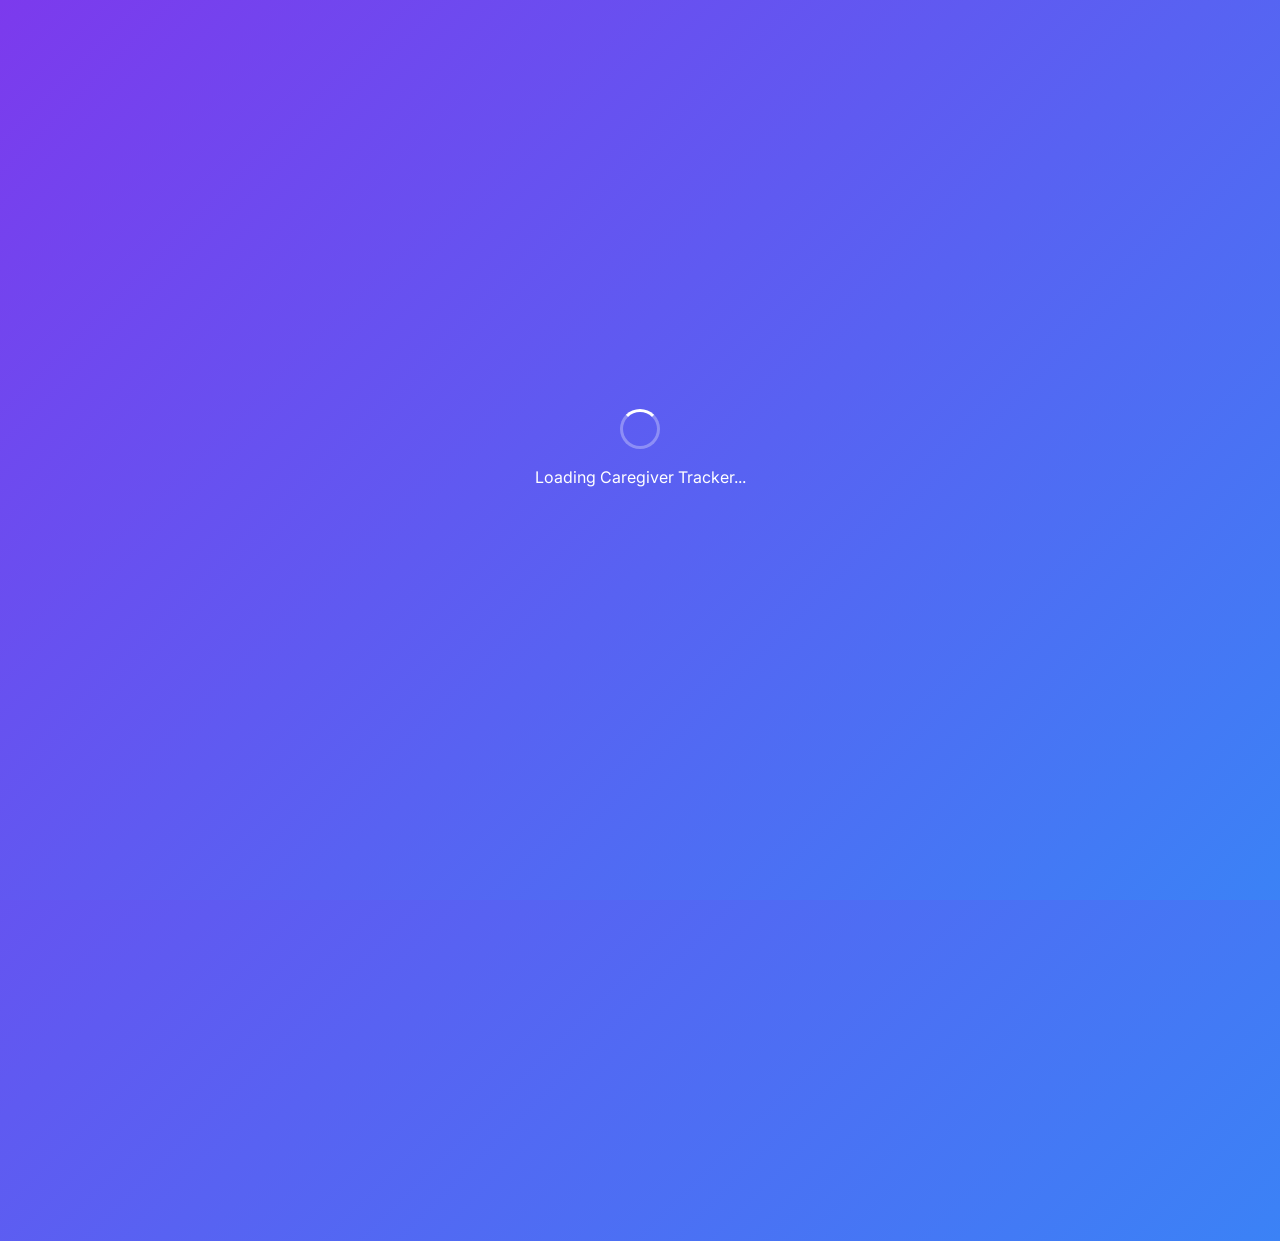
==== index.html @ 6eb34c5b "Initial commit: Caregiver Time Tracker with Google Sheets integration" ====
<!DOCTYPE html>
<html lang="en">
<head>
    <meta charset="UTF-8">
    <meta name="viewport" content="width=device-width, initial-scale=1.0">
    <meta name="theme-color" content="#7c3aed">
    <title>Caregiver Time Tracker | 护工时间追踪</title>
    
    <!-- PWA Meta Tags -->
    <meta name="description" content="Family Dashboard for tracking caregiver work hours">
    <meta name="apple-mobile-web-app-capable" content="yes">
    <meta name="apple-mobile-web-app-status-bar-style" content="default">
    <meta name="apple-mobile-web-app-title" content="Caregiver Tracker">
    
    <!-- Favicon -->
    <link rel="icon" type="image/svg+xml" href="data:image/svg+xml,<svg xmlns='http://www.w3.org/2000/svg' viewBox='0 0 100 100'><text y='.9em' font-size='90'>👩‍⚕️</text></svg>">
    
    <!-- Manifest for PWA -->
    <link rel="manifest" href="manifest.json">
    
    <!-- Stylesheets -->
    <link rel="stylesheet" href="styles.css">
    
    <!-- Google Fonts -->
    <link href="https://fonts.googleapis.com/css2?family=Inter:wght@300;400;500;600;700&display=swap" rel="stylesheet">
</head>
<body>
    <!-- Loading Screen -->
    <div id="loadingScreen" class="loading-screen">
        <div class="loader">
            <div class="spinner"></div>
            <p>Loading Caregiver Tracker...</p>
        </div>
    </div>

    <!-- Main App Container -->
    <div id="app" class="app-container">
        <!-- Header -->
        <header class="header">
            <h1 class="title">Caregiver Time Tracker<br><span class="subtitle">护工时间追踪</span></h1>
            <p class="dashboard-title">Family Dashboard | 家庭管理面板</p>
            <div class="current-time" id="currentTime"></div>
            
            <!-- Sync Status -->
            <div class="sync-status" id="syncStatus">
                <div class="sync-indicator" id="syncIndicator"></div>
                <span id="syncText">Synced</span>
            </div>
        </header>

        <!-- Admin Controls -->
        <div class="admin-controls">
            <button class="btn btn-secondary" id="manageCaregivers">
                <span>Manage Caregivers</span>
                <span class="btn-text-cn">管理护工</span>
            </button>
            <button class="btn btn-secondary" id="generateReport">
                <span>Generate Report</span>
                <span class="btn-text-cn">生成报告</span>
            </button>
            <button class="btn btn-secondary" id="setupGoogleSheets">
                <span>Setup Google Sheets</span>
                <span class="btn-text-cn">设置表格</span>
            </button>
        </div>

        <!-- Caregiver Selection -->
        <div class="caregiver-selector" id="caregiverSelector">
            <label for="caregiverSelect">Select Caregiver | 选择护工:</label>
            <select id="caregiverSelect" class="caregiver-select">
                <option value="maria">Maria Chen | 陈玛丽亚</option>
            </select>
            <button class="btn btn-small" id="addCaregiverBtn">+ Add New</button>
        </div>

        <!-- Main Dashboard -->
        <main class="main-content">
            <!-- Caregiver Card -->
            <div class="caregiver-card" id="caregiverCard">
                <div class="caregiver-info">
                    <h2 class="caregiver-name" id="caregiverName">Maria Chen | 陈玛丽亚</h2>
                    <div class="status-badge" id="statusBadge">
                        <span class="status-text" id="statusText">Clocked Out | 已下班</span>
                    </div>
                </div>

                <!-- Clock Controls -->
                <div class="clock-controls">
                    <button class="btn btn-success" id="clockInBtn">
                        <span>Clock In</span>
                        <span class="btn-text-cn">上班打卡</span>
                    </button>
                    <button class="btn btn-danger" id="clockOutBtn" disabled>
                        <span>Clock Out</span>
                        <span class="btn-text-cn">下班打卡</span>
                    </button>
                </div>

                <!-- Edit Time Button -->
                <button class="btn btn-warning" id="editTimeBtn">
                    <span>Edit Time | 编辑时间</span>
                </button>

                <!-- Time Display -->
                <div class="time-display">
                    <div class="time-stat">
                        <div class="time-value" id="hoursWorked">0.0</div>
                        <div class="time-label">
                            <span>Hours Worked</span>
                            <span class="label-cn">已工作小时</span>
                        </div>
                    </div>
                    <div class="time-stat">
                        <div class="time-value" id="hoursRemaining">160.0</div>
                        <div class="time-label">
                            <span>Hours Remaining</span>
                            <span class="label-cn">剩余小时</span>
                        </div>
                    </div>
                </div>

                <!-- Live Timer (when clocked in) -->
                <div class="live-timer" id="liveTimer" style="display: none;">
                    <div class="timer-display">
                        <span id="currentSessionTime">00:00:00</span>
                        <div class="timer-label">Current Session | 当前工作时间</div>
                    </div>
                </div>
            </div>

            <!-- View Time Logs Button -->
            <button class="btn btn-primary view-logs-btn" id="viewLogsBtn">
                <span>View Time Logs | 查看时间记录</span>
            </button>
        </main>
    </div>

    <!-- Modals -->
    <!-- Caregiver Management Modal -->
    <div class="modal" id="caregiverModal">
        <div class="modal-content">
            <div class="modal-header">
                <h3>Manage Caregivers | 管理护工</h3>
                <button class="close-btn" id="closeCaregiverModal">&times;</button>
            </div>
            <div class="modal-body">
                <form id="caregiverForm">
                    <div class="form-group">
                        <label for="caregiverNameInput">Name | 姓名:</label>
                        <input type="text" id="caregiverNameInput" required>
                    </div>
                    <div class="form-group">
                        <label for="caregiverNameCn">Chinese Name | 中文姓名:</label>
                        <input type="text" id="caregiverNameCn">
                    </div>
                    <div class="form-group">
                        <label for="monthlyHours">Monthly Hours | 月工作时间:</label>
                        <input type="number" id="monthlyHours" value="160" min="1">
                    </div>
                    <button type="submit" class="btn btn-primary">Add Caregiver | 添加护工</button>
                </form>
                <div class="caregiver-list" id="caregiverList"></div>
            </div>
        </div>
    </div>

    <!-- Time Edit Modal -->
    <div class="modal" id="timeEditModal">
        <div class="modal-content">
            <div class="modal-header">
                <h3>Edit Time | 编辑时间</h3>
                <button class="close-btn" id="closeTimeEditModal">&times;</button>
            </div>
            <div class="modal-body">
                <form id="timeEditForm">
                    <div class="form-group">
                        <label for="editDate">Date | 日期:</label>
                        <input type="date" id="editDate" required>
                    </div>
                    <div class="form-group">
                        <label for="editClockIn">Clock In Time | 上班时间:</label>
                        <input type="time" id="editClockIn" required>
                    </div>
                    <div class="form-group">
                        <label for="editClockOut">Clock Out Time | 下班时间:</label>
                        <input type="time" id="editClockOut" required>
                    </div>
                    <div class="form-group">
                        <label for="editNotes">Notes | 备注:</label>
                        <textarea id="editNotes" rows="3"></textarea>
                    </div>
                    <button type="submit" class="btn btn-primary">Save Changes | 保存修改</button>
                </form>
            </div>
        </div>
    </div>

    <!-- Time Logs Modal -->
    <div class="modal" id="timeLogsModal">
        <div class="modal-content modal-large">
            <div class="modal-header">
                <h3>Time Logs | 时间记录</h3>
                <button class="close-btn" id="closeTimeLogsModal">&times;</button>
            </div>
            <div class="modal-body">
                <div class="logs-controls">
                    <input type="date" id="logDateFrom" class="form-control">
                    <span>to</span>
                    <input type="date" id="logDateTo" class="form-control">
                    <button class="btn btn-small" id="filterLogs">Filter | 筛选</button>
                    <button class="btn btn-small" id="exportLogs">Export | 导出</button>
                </div>
                <div class="logs-container" id="logsContainer">
                    <!-- Time logs will be populated here -->
                </div>
            </div>
        </div>
    </div>

    <!-- Google Sheets Setup Modal -->
    <div class="modal" id="googleSheetsModal">
        <div class="modal-content">
            <div class="modal-header">
                <h3>Google Sheets Setup | 谷歌表格设置</h3>
                <button class="close-btn" id="closeGoogleSheetsModal">&times;</button>
            </div>
            <div class="modal-body">
                <div class="setup-steps">
                    <div class="step">
                        <h4>Step 1: Create Google Sheets API Key</h4>
                        <p>Visit <a href="https://console.developers.google.com" target="_blank">Google Developers Console</a> and create an API key for Google Sheets API.</p>
                    </div>
                    <div class="step">
                        <h4>Step 2: Enter API Configuration</h4>
                        <form id="googleSheetsForm">
                            <div class="form-group">
                                <label for="apiKey">API Key:</label>
                                <input type="password" id="apiKey" required>
                            </div>
                            <div class="form-group">
                                <label for="spreadsheetId">Spreadsheet ID:</label>
                                <input type="text" id="spreadsheetId" placeholder="Found in the URL of your Google Sheet">
                            </div>
                            <button type="submit" class="btn btn-primary">Test Connection | 测试连接</button>
                        </form>
                    </div>
                </div>
                <div class="connection-status" id="connectionStatus"></div>
            </div>
        </div>
    </div>

    <!-- Notification Container -->
    <div class="notifications" id="notifications"></div>

    <!-- Scripts -->
    <script>
        // Simple error handler for debugging
        window.addEventListener('error', function(e) {
            console.error('Global error:', e.error);
            document.getElementById('loadingScreen').style.display = 'none';
            document.getElementById('app').style.display = 'block';
            document.getElementById('app').innerHTML = '<div style="padding: 20px; text-align: center; color: white;"><h2>Error Loading App</h2><p>Error: ' + e.message + '</p><p>Check browser console for details</p></div>';
        });
        
        // Fallback timer to hide loading screen
        setTimeout(function() {
            const loadingScreen = document.getElementById('loadingScreen');
            const app = document.getElementById('app');
            if (loadingScreen && loadingScreen.style.display !== 'none') {
                console.warn('App took too long to load, showing fallback');
                loadingScreen.style.display = 'none';
                app.classList.add('loaded');
            }
        }, 5000);
    </script>
    
    <script src="config.js"></script>
    <script src="storage.js"></script>
    <script src="googleSheets.js"></script>
    <script src="app.js"></script>
    
    <!-- Service Worker Registration -->
    <script>
        if ('serviceWorker' in navigator) {
            window.addEventListener('load', () => {
                navigator.serviceWorker.register('sw.js')
                    .then(registration => console.log('SW registered'))
                    .catch(error => console.log('SW registration failed'));
            });
        }
    </script>
</body>
</html>
---- styles.css ----
/* Reset and Base Styles */
* {
    margin: 0;
    padding: 0;
    box-sizing: border-box;
}

:root {
    /* Color Palette */
    --primary-purple: #7c3aed;
    --primary-blue: #3b82f6;
    --light-blue: #60a5fa;
    --success-green: #10b981;
    --warning-yellow: #f59e0b;
    --danger-red: #ef4444;
    --light-red: #fca5a5;
    --white: #ffffff;
    --light-gray: #f8fafc;
    --medium-gray: #64748b;
    --dark-gray: #334155;
    
    /* Gradients */
    --bg-gradient: linear-gradient(135deg, #7c3aed 0%, #3b82f6 100%);
    --card-gradient: linear-gradient(145deg, #ffffff 0%, #f8fafc 100%);
    
    /* Shadows */
    --shadow-sm: 0 1px 2px 0 rgb(0 0 0 / 0.05);
    --shadow-md: 0 4px 6px -1px rgb(0 0 0 / 0.1), 0 2px 4px -2px rgb(0 0 0 / 0.1);
    --shadow-lg: 0 10px 15px -3px rgb(0 0 0 / 0.1), 0 4px 6px -4px rgb(0 0 0 / 0.1);
    --shadow-xl: 0 20px 25px -5px rgb(0 0 0 / 0.1), 0 8px 10px -6px rgb(0 0 0 / 0.1);
    
    /* Typography */
    --font-family: 'Inter', -apple-system, BlinkMacSystemFont, 'Segoe UI', sans-serif;
    --font-size-sm: 0.875rem;
    --font-size-base: 1rem;
    --font-size-lg: 1.125rem;
    --font-size-xl: 1.25rem;
    --font-size-2xl: 1.5rem;
    --font-size-3xl: 1.875rem;
    
    /* Spacing */
    --spacing-xs: 0.25rem;
    --spacing-sm: 0.5rem;
    --spacing-md: 1rem;
    --spacing-lg: 1.5rem;
    --spacing-xl: 2rem;
    --spacing-2xl: 3rem;
    
    /* Border Radius */
    --radius-sm: 0.375rem;
    --radius-md: 0.5rem;
    --radius-lg: 0.75rem;
    --radius-xl: 1rem;
    
    /* Transitions */
    --transition-fast: 150ms ease-in-out;
    --transition-normal: 300ms ease-in-out;
    --transition-slow: 500ms ease-in-out;
}

body {
    font-family: var(--font-family);
    background: var(--bg-gradient);
    min-height: 100vh;
    color: var(--dark-gray);
    line-height: 1.6;
}

/* Loading Screen */
.loading-screen {
    position: fixed;
    top: 0;
    left: 0;
    width: 100%;
    height: 100%;
    background: var(--bg-gradient);
    display: flex;
    align-items: center;
    justify-content: center;
    z-index: 10000;
    transition: opacity var(--transition-normal);
}

.loader {
    text-align: center;
    color: var(--white);
}

.spinner {
    width: 40px;
    height: 40px;
    border: 3px solid rgba(255, 255, 255, 0.3);
    border-radius: 50%;
    border-top-color: var(--white);
    animation: spin 1s ease-in-out infinite;
    margin: 0 auto var(--spacing-md);
}

@keyframes spin {
    to { transform: rotate(360deg); }
}

/* App Container */
.app-container {
    max-width: 600px;
    margin: 0 auto;
    padding: var(--spacing-lg);
    min-height: 100vh;
    opacity: 0;
    transition: opacity var(--transition-normal);
}

.app-container.loaded {
    opacity: 1;
}

/* Header */
.header {
    text-align: center;
    margin-bottom: var(--spacing-2xl);
    color: var(--white);
}

.title {
    font-size: var(--font-size-3xl);
    font-weight: 700;
    margin-bottom: var(--spacing-sm);
    text-shadow: 0 2px 4px rgba(0, 0, 0, 0.1);
}

.subtitle {
    font-size: var(--font-size-xl);
    font-weight: 400;
    opacity: 0.9;
}

.dashboard-title {
    font-size: var(--font-size-lg);
    margin-bottom: var(--spacing-lg);
    opacity: 0.8;
}

.current-time {
    font-size: var(--font-size-lg);
    font-weight: 500;
    margin-bottom: var(--spacing-md);
    opacity: 0.9;
}

/* Sync Status */
.sync-status {
    display: flex;
    align-items: center;
    justify-content: center;
    gap: var(--spacing-sm);
    font-size: var(--font-size-sm);
    opacity: 0.8;
}

.sync-indicator {
    width: 8px;
    height: 8px;
    border-radius: 50%;
    background: var(--success-green);
    transition: background-color var(--transition-fast);
}

.sync-indicator.syncing {
    background: var(--warning-yellow);
    animation: pulse 2s infinite;
}

.sync-indicator.error {
    background: var(--danger-red);
}

.sync-indicator.offline {
    background: var(--medium-gray);
}

@keyframes pulse {
    0%, 100% { opacity: 1; }
    50% { opacity: 0.5; }
}

/* Admin Controls */
.admin-controls {
    display: grid;
    grid-template-columns: repeat(auto-fit, minmax(150px, 1fr));
    gap: var(--spacing-md);
    margin-bottom: var(--spacing-xl);
}

/* Caregiver Selector */
.caregiver-selector {
    background: rgba(255, 255, 255, 0.95);
    padding: var(--spacing-lg);
    border-radius: var(--radius-lg);
    margin-bottom: var(--spacing-xl);
    box-shadow: var(--shadow-md);
    display: flex;
    align-items: center;
    gap: var(--spacing-md);
    flex-wrap: wrap;
}

.caregiver-selector label {
    font-weight: 500;
    color: var(--dark-gray);
    white-space: nowrap;
}

.caregiver-select {
    flex: 1;
    min-width: 200px;
    padding: var(--spacing-sm) var(--spacing-md);
    border: 2px solid #e2e8f0;
    border-radius: var(--radius-md);
    font-size: var(--font-size-base);
    transition: border-color var(--transition-fast);
}

.caregiver-select:focus {
    outline: none;
    border-color: var(--primary-blue);
    box-shadow: 0 0 0 3px rgba(59, 130, 246, 0.1);
}

/* Buttons */
.btn {
    display: inline-flex;
    align-items: center;
    justify-content: center;
    gap: var(--spacing-sm);
    padding: var(--spacing-md) var(--spacing-lg);
    border: none;
    border-radius: var(--radius-md);
    font-size: var(--font-size-base);
    font-weight: 500;
    cursor: pointer;
    transition: all var(--transition-fast);
    text-decoration: none;
    min-height: 44px;
    position: relative;
    overflow: hidden;
}

.btn:disabled {
    opacity: 0.6;
    cursor: not-allowed;
    transform: none !important;
}

.btn:not(:disabled):hover {
    transform: translateY(-1px);
    box-shadow: var(--shadow-lg);
}

.btn:not(:disabled):active {
    transform: translateY(0);
}

.btn-primary {
    background: var(--primary-blue);
    color: var(--white);
}

.btn-secondary {
    background: rgba(255, 255, 255, 0.9);
    color: var(--dark-gray);
    border: 2px solid rgba(255, 255, 255, 0.3);
}

.btn-success {
    background: var(--success-green);
    color: var(--white);
}

.btn-warning {
    background: var(--warning-yellow);
    color: var(--white);
}

.btn-danger {
    background: var(--danger-red);
    color: var(--white);
}

.btn-small {
    padding: var(--spacing-sm) var(--spacing-md);
    font-size: var(--font-size-sm);
    min-height: 36px;
}

.btn-text-cn {
    font-size: var(--font-size-sm);
    opacity: 0.9;
}

/* Caregiver Card */
.caregiver-card {
    background: var(--card-gradient);
    border-radius: var(--radius-xl);
    padding: var(--spacing-2xl);
    box-shadow: var(--shadow-xl);
    margin-bottom: var(--spacing-xl);
    text-align: center;
}

.caregiver-info {
    margin-bottom: var(--spacing-xl);
}

.caregiver-name {
    font-size: var(--font-size-2xl);
    font-weight: 600;
    margin-bottom: var(--spacing-md);
    color: var(--dark-gray);
}

.status-badge {
    display: inline-flex;
    align-items: center;
    justify-content: center;
    padding: var(--spacing-sm) var(--spacing-lg);
    border-radius: var(--radius-lg);
    background: var(--light-red);
    color: var(--danger-red);
    font-weight: 500;
    transition: all var(--transition-fast);
}

.status-badge.clocked-in {
    background: #dcfce7;
    color: var(--success-green);
}

/* Clock Controls */
.clock-controls {
    display: grid;
    grid-template-columns: 1fr 1fr;
    gap: var(--spacing-md);
    margin-bottom: var(--spacing-xl);
}

/* Time Display */
.time-display {
    display: grid;
    grid-template-columns: 1fr 1fr;
    gap: var(--spacing-lg);
    margin: var(--spacing-xl) 0;
    padding: var(--spacing-lg);
    background: rgba(59, 130, 246, 0.1);
    border-radius: var(--radius-lg);
}

.time-stat {
    text-align: center;
}

.time-value {
    font-size: var(--font-size-3xl);
    font-weight: 700;
    color: var(--primary-blue);
    margin-bottom: var(--spacing-sm);
}

.time-label {
    font-size: var(--font-size-sm);
    color: var(--medium-gray);
}

.label-cn {
    display: block;
    font-size: 0.75rem;
    opacity: 0.8;
}

/* Live Timer */
.live-timer {
    margin: var(--spacing-lg) 0;
    padding: var(--spacing-lg);
    background: linear-gradient(135deg, #10b981, #059669);
    border-radius: var(--radius-lg);
    color: var(--white);
}

.timer-display {
    text-align: center;
}

.timer-display span {
    font-size: var(--font-size-3xl);
    font-weight: 700;
    font-family: 'Courier New', monospace;
}

.timer-label {
    font-size: var(--font-size-sm);
    opacity: 0.9;
    margin-top: var(--spacing-sm);
}

/* View Logs Button */
.view-logs-btn {
    width: 100%;
    padding: var(--spacing-lg);
    font-size: var(--font-size-lg);
    background: linear-gradient(135deg, var(--primary-purple), var(--primary-blue));
    color: var(--white);
}

/* Modals */
.modal {
    position: fixed;
    top: 0;
    left: 0;
    width: 100%;
    height: 100%;
    background: rgba(0, 0, 0, 0.5);
    display: none;
    align-items: center;
    justify-content: center;
    z-index: 1000;
    padding: var(--spacing-lg);
}

.modal.show {
    display: flex;
    animation: fadeIn var(--transition-fast);
}

.modal-content {
    background: var(--white);
    border-radius: var(--radius-lg);
    max-width: 500px;
    width: 100%;
    max-height: 90vh;
    overflow-y: auto;
    animation: slideIn var(--transition-normal);
}

.modal-large {
    max-width: 800px;
}

.modal-header {
    display: flex;
    align-items: center;
    justify-content: space-between;
    padding: var(--spacing-lg);
    border-bottom: 1px solid #e2e8f0;
}

.modal-header h3 {
    margin: 0;
    color: var(--dark-gray);
}

.close-btn {
    background: none;
    border: none;
    font-size: var(--font-size-xl);
    cursor: pointer;
    color: var(--medium-gray);
    padding: var(--spacing-sm);
    border-radius: var(--radius-sm);
    transition: all var(--transition-fast);
}

.close-btn:hover {
    background: #f1f5f9;
    color: var(--dark-gray);
}

.modal-body {
    padding: var(--spacing-lg);
}

@keyframes fadeIn {
    from { opacity: 0; }
    to { opacity: 1; }
}

@keyframes slideIn {
    from {
        opacity: 0;
        transform: translateY(-20px);
    }
    to {
        opacity: 1;
        transform: translateY(0);
    }
}

/* Form Styles */
.form-group {
    margin-bottom: var(--spacing-lg);
}

.form-group label {
    display: block;
    margin-bottom: var(--spacing-sm);
    font-weight: 500;
    color: var(--dark-gray);
}

.form-control,
input[type="text"],
input[type="email"],
input[type="password"],
input[type="number"],
input[type="date"],
input[type="time"],
select,
textarea {
    width: 100%;
    padding: var(--spacing-md);
    border: 2px solid #e2e8f0;
    border-radius: var(--radius-md);
    font-size: var(--font-size-base);
    transition: border-color var(--transition-fast);
}

.form-control:focus,
input:focus,
select:focus,
textarea:focus {
    outline: none;
    border-color: var(--primary-blue);
    box-shadow: 0 0 0 3px rgba(59, 130, 246, 0.1);
}

textarea {
    resize: vertical;
    min-height: 80px;
}

/* Logs Styles */
.logs-controls {
    display: flex;
    align-items: center;
    gap: var(--spacing-md);
    margin-bottom: var(--spacing-lg);
    flex-wrap: wrap;
}

.logs-container {
    max-height: 400px;
    overflow-y: auto;
    border: 1px solid #e2e8f0;
    border-radius: var(--radius-md);
}

.log-entry {
    display: grid;
    grid-template-columns: auto 1fr auto auto;
    gap: var(--spacing-md);
    padding: var(--spacing-md);
    border-bottom: 1px solid #f1f5f9;
    align-items: center;
    font-size: var(--font-size-sm);
}

.log-entry:last-child {
    border-bottom: none;
}

.log-entry:hover {
    background: #f8fafc;
}

.log-date {
    font-weight: 500;
    color: var(--dark-gray);
}

.log-times {
    color: var(--medium-gray);
}

.log-duration {
    font-weight: 600;
    color: var(--primary-blue);
}

.log-actions {
    display: flex;
    gap: var(--spacing-xs);
}

.log-action-btn {
    padding: var(--spacing-xs) var(--spacing-sm);
    border: none;
    background: none;
    color: var(--primary-blue);
    cursor: pointer;
    border-radius: var(--radius-sm);
    transition: all var(--transition-fast);
    font-size: 0.75rem;
}

.log-action-btn:hover {
    background: rgba(59, 130, 246, 0.1);
}

/* Setup Steps */
.setup-steps {
    margin-bottom: var(--spacing-lg);
}

.step {
    margin-bottom: var(--spacing-lg);
    padding: var(--spacing-lg);
    border: 1px solid #e2e8f0;
    border-radius: var(--radius-md);
}

.step h4 {
    margin-bottom: var(--spacing-md);
    color: var(--dark-gray);
}

.step p {
    margin-bottom: var(--spacing-md);
    color: var(--medium-gray);
}

.step a {
    color: var(--primary-blue);
    text-decoration: none;
}

.step a:hover {
    text-decoration: underline;
}

/* Connection Status */
.connection-status {
    padding: var(--spacing-md);
    border-radius: var(--radius-md);
    margin-top: var(--spacing-md);
    text-align: center;
}

.connection-status.success {
    background: #dcfce7;
    color: var(--success-green);
}

.connection-status.error {
    background: #fecaca;
    color: var(--danger-red);
}

/* Notifications */
.notifications {
    position: fixed;
    top: var(--spacing-lg);
    right: var(--spacing-lg);
    z-index: 10000;
    display: flex;
    flex-direction: column;
    gap: var(--spacing-md);
}

.notification {
    background: var(--white);
    border-radius: var(--radius-md);
    padding: var(--spacing-lg);
    box-shadow: var(--shadow-lg);
    border-left: 4px solid var(--primary-blue);
    max-width: 400px;
    animation: slideInFromRight var(--transition-normal);
}

.notification.success {
    border-left-color: var(--success-green);
}

.notification.error {
    border-left-color: var(--danger-red);
}

.notification.warning {
    border-left-color: var(--warning-yellow);
}

@keyframes slideInFromRight {
    from {
        opacity: 0;
        transform: translateX(100%);
    }
    to {
        opacity: 1;
        transform: translateX(0);
    }
}

/* Caregiver List */
.caregiver-list {
    margin-top: var(--spacing-lg);
}

.caregiver-item {
    display: flex;
    align-items: center;
    justify-content: space-between;
    padding: var(--spacing-md);
    border: 1px solid #e2e8f0;
    border-radius: var(--radius-md);
    margin-bottom: var(--spacing-sm);
}

.caregiver-item:hover {
    background: #f8fafc;
}

.caregiver-details h4 {
    margin: 0 0 var(--spacing-xs) 0;
    color: var(--dark-gray);
}

.caregiver-details p {
    margin: 0;
    font-size: var(--font-size-sm);
    color: var(--medium-gray);
}

/* Responsive Design */
@media (max-width: 768px) {
    .app-container {
        padding: var(--spacing-md);
    }
    
    .title {
        font-size: var(--font-size-2xl);
    }
    
    .caregiver-card {
        padding: var(--spacing-lg);
    }
    
    .clock-controls {
        grid-template-columns: 1fr;
    }
    
    .time-display {
        grid-template-columns: 1fr;
        text-align: center;
    }
    
    .admin-controls {
        grid-template-columns: 1fr;
    }
    
    .caregiver-selector {
        flex-direction: column;
        align-items: stretch;
    }
    
    .caregiver-selector label {
        align-self: flex-start;
    }
    
    .logs-controls {
        flex-direction: column;
        align-items: stretch;
    }
    
    .modal-content {
        margin: var(--spacing-md);
        max-width: calc(100% - 2rem);
    }
    
    .log-entry {
        grid-template-columns: 1fr;
        gap: var(--spacing-sm);
        text-align: left;
    }
    
    .notifications {
        left: var(--spacing-md);
        right: var(--spacing-md);
    }
    
    .notification {
        max-width: none;
    }
}

@media (max-width: 480px) {
    .app-container {
        padding: var(--spacing-sm);
    }
    
    .header {
        margin-bottom: var(--spacing-lg);
    }
    
    .btn {
        padding: var(--spacing-md);
        font-size: var(--font-size-sm);
    }
    
    .time-value {
        font-size: var(--font-size-2xl);
    }
}

/* Print Styles */
@media print {
    body {
        background: white;
        color: black;
    }
    
    .header,
    .admin-controls,
    .clock-controls,
    .view-logs-btn,
    .btn {
        display: none;
    }
    
    .caregiver-card {
        background: white;
        box-shadow: none;
        border: 1px solid #ccc;
    }
}

/* High Contrast Mode */
@media (prefers-contrast: high) {
    :root {
        --primary-purple: #5a1a8b;
        --primary-blue: #1e40af;
        --success-green: #047857;
        --warning-yellow: #d97706;
        --danger-red: #dc2626;
        --medium-gray: #374151;
        --dark-gray: #111827;
    }
}

/* Reduced Motion */
@media (prefers-reduced-motion: reduce) {
    * {
        animation-duration: 0.01ms !important;
        animation-iteration-count: 1 !important;
        transition-duration: 0.01ms !important;
    }
}
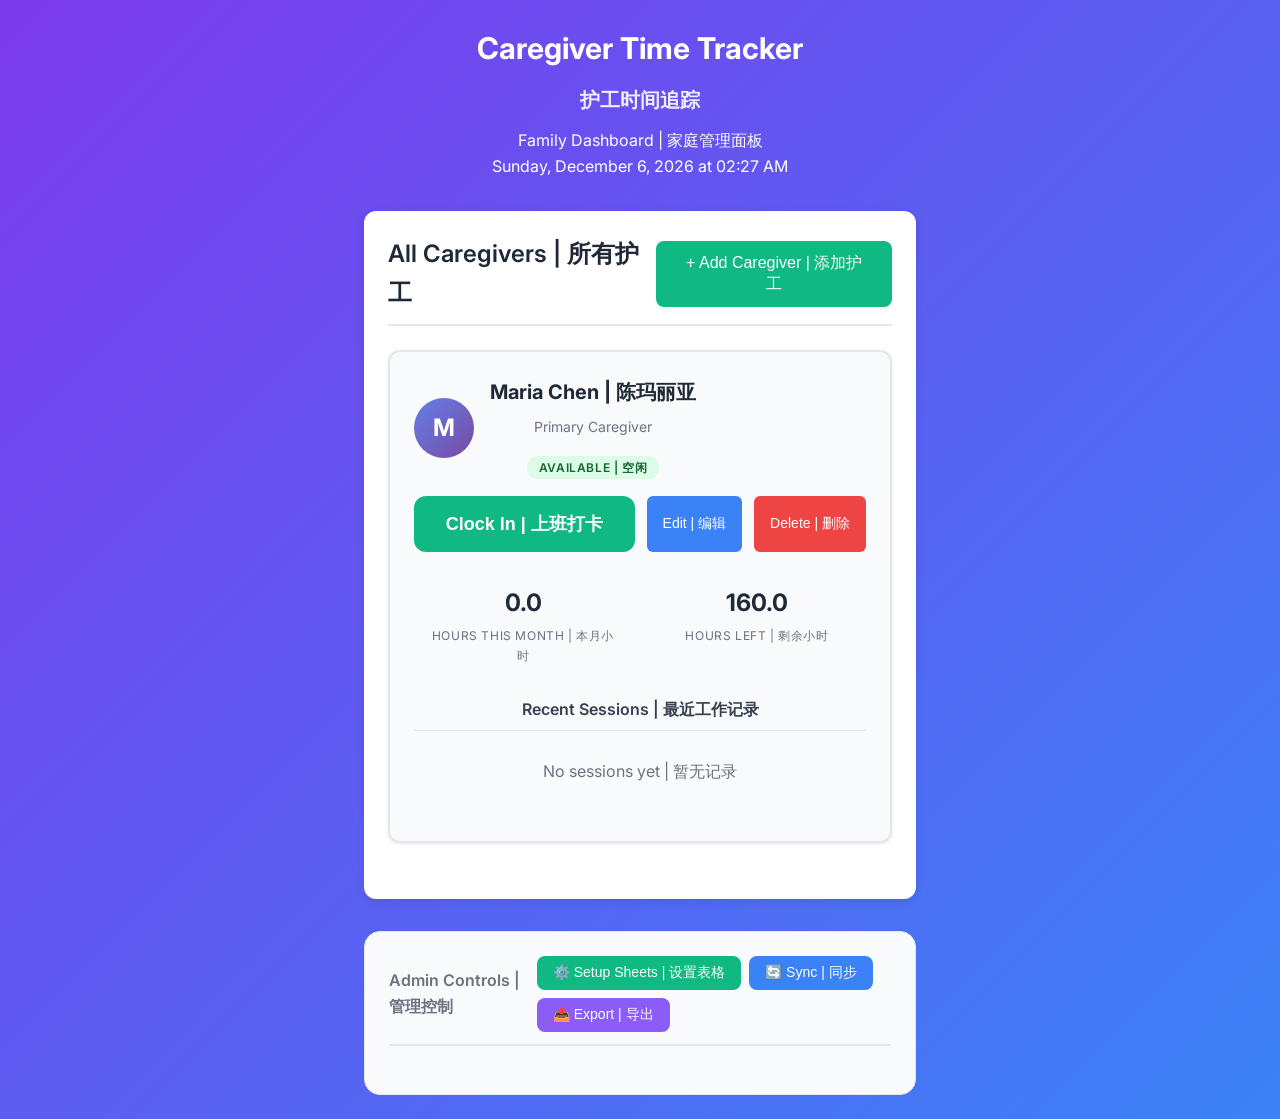
==== commit df60293c: "Update hours calculation to monthly tracking and fix session edit refresh" ====
--- a/index.html
+++ b/index.html
@@ -5,290 +5,3630 @@
     <meta name="viewport" content="width=device-width, initial-scale=1.0">
     <meta name="theme-color" content="#7c3aed">
     <title>Caregiver Time Tracker | 护工时间追踪</title>
-    
-    <!-- PWA Meta Tags -->
-    <meta name="description" content="Family Dashboard for tracking caregiver work hours">
-    <meta name="apple-mobile-web-app-capable" content="yes">
-    <meta name="apple-mobile-web-app-status-bar-style" content="default">
-    <meta name="apple-mobile-web-app-title" content="Caregiver Tracker">
-    
-    <!-- Favicon -->
-    <link rel="icon" type="image/svg+xml" href="data:image/svg+xml,<svg xmlns='http://www.w3.org/2000/svg' viewBox='0 0 100 100'><text y='.9em' font-size='90'>👩‍⚕️</text></svg>">
-    
-    <!-- Manifest for PWA -->
-    <link rel="manifest" href="manifest.json">
-    
-    <!-- Stylesheets -->
-    <link rel="stylesheet" href="styles.css">
-    
-    <!-- Google Fonts -->
     <link href="https://fonts.googleapis.com/css2?family=Inter:wght@300;400;500;600;700&display=swap" rel="stylesheet">
+    <style>
+        /* Simple inline CSS version */
+        * {
+            margin: 0;
+            padding: 0;
+            box-sizing: border-box;
+        }
+        
+        body {
+            font-family: 'Inter', sans-serif;
+            background: linear-gradient(135deg, #7c3aed 0%, #3b82f6 100%);
+            min-height: 100vh;
+            color: #334155;
+            line-height: 1.6;
+        }
+        
+        .loading-screen {
+            position: fixed;
+            top: 0;
+            left: 0;
+            width: 100%;
+            height: 100%;
+            background: linear-gradient(135deg, #7c3aed 0%, #3b82f6 100%);
+            display: flex;
+            align-items: center;
+            justify-content: center;
+            z-index: 10000;
+            color: white;
+        }
+        
+        .loading-screen.hide {
+            display: none;
+        }
+        
+        .app-container {
+            max-width: 600px;
+            margin: 0 auto;
+            padding: 1.5rem;
+            opacity: 0;
+            transition: opacity 0.3s;
+        }
+        
+        .app-container.loaded {
+            opacity: 1;
+        }
+        
+        .header {
+            text-align: center;
+            margin-bottom: 2rem;
+            color: white;
+        }
+        
+        .title {
+            font-size: 1.875rem;
+            font-weight: 700;
+            margin-bottom: 0.5rem;
+        }
+        
+        .subtitle {
+            font-size: 1.25rem;
+            opacity: 0.9;
+        }
+        
+        .caregiver-card {
+            background: linear-gradient(145deg, #ffffff 0%, #f8fafc 100%);
+            border-radius: 1rem;
+            padding: 2rem;
+            box-shadow: 0 20px 25px -5px rgba(0, 0, 0, 0.1);
+            text-align: center;
+        }
+        
+        .caregiver-name {
+            font-size: 1.5rem;
+            font-weight: 600;
+            margin-bottom: 1rem;
+            color: #334155;
+        }
+        
+        .status-badge {
+            display: inline-flex;
+            align-items: center;
+            justify-content: center;
+            padding: 0.5rem 1.5rem;
+            border-radius: 0.75rem;
+            background: #fca5a5;
+            color: #dc2626;
+            font-weight: 500;
+            margin-bottom: 1.5rem;
+        }
+        
+        .status-badge.clocked-in {
+            background: #dcfce7;
+            color: #16a34a;
+        }
+        
+        .btn {
+            display: inline-flex;
+            align-items: center;
+            justify-content: center;
+            padding: 1rem 1.5rem;
+            border: none;
+            border-radius: 0.5rem;
+            font-size: 1rem;
+            font-weight: 500;
+            cursor: pointer;
+            transition: all 0.15s;
+            margin: 0.5rem;
+            min-height: 44px;
+        }
+        
+        .btn:disabled {
+            opacity: 0.6;
+            cursor: not-allowed;
+        }
+        
+        .btn-success {
+            background: #10b981;
+            color: white;
+        }
+        
+        .btn-danger {
+            background: #ef4444;
+            color: white;
+        }
+        
+        .btn:not(:disabled):hover {
+            transform: translateY(-1px);
+            box-shadow: 0 10px 15px -3px rgba(0, 0, 0, 0.1);
+        }
+        
+        .time-display {
+            display: grid;
+            grid-template-columns: 1fr 1fr;
+            gap: 1.5rem;
+            margin: 1.5rem 0;
+            padding: 1.5rem;
+            background: rgba(59, 130, 246, 0.1);
+            border-radius: 0.75rem;
+        }
+        
+        .time-stat {
+            text-align: center;
+        }
+        
+        .time-value {
+            font-size: 1.875rem;
+            font-weight: 700;
+            color: #3b82f6;
+            margin-bottom: 0.5rem;
+        }
+        
+        .time-label {
+            font-size: 0.875rem;
+            color: #64748b;
+        }
+        
+        .live-timer {
+            margin: 1rem 0;
+            padding: 1rem;
+            background: linear-gradient(135deg, #10b981, #059669);
+            border-radius: 0.75rem;
+            color: white;
+            display: none;
+        }
+        
+        .timer-display {
+            font-size: 1.875rem;
+            font-weight: 700;
+            font-family: 'Courier New', monospace;
+            text-align: center;
+        }
+        
+        @media (max-width: 768px) {
+            .app-container {
+                padding: 1rem;
+            }
+            
+            .time-display {
+                grid-template-columns: 1fr;
+                text-align: center;
+            }
+        }
+        
+        /* Caregiver Selection */
+        .caregiver-section {
+            background: white;
+            border-radius: 0.5rem;
+            padding: 1rem;
+            margin: 1rem;
+            box-shadow: 0 1px 3px rgba(0, 0, 0, 0.1);
+            border: 2px solid #e5e7eb;
+        }
+        
+        /* Caregiver List Styles */
+        .caregivers-list {
+            display: flex;
+            flex-direction: column;
+            gap: 1.5rem;
+            margin-bottom: 2rem;
+        }
+        
+        .caregiver-card {
+            background: white;
+            border: 2px solid #e5e7eb;
+            border-radius: 1rem;
+            padding: 1.5rem;
+            box-shadow: 0 1px 3px rgba(0, 0, 0, 0.1);
+            transition: all 0.2s ease;
+        }
+        
+        .caregiver-card:hover {
+            border-color: #3b82f6;
+            box-shadow: 0 4px 6px rgba(0, 0, 0, 0.1);
+        }
+        
+        .caregiver-header {
+            display: flex;
+            align-items: center;
+            gap: 1rem;
+            margin-bottom: 1rem;
+        }
+        
+        .caregiver-avatar {
+            width: 60px;
+            height: 60px;
+            border-radius: 50%;
+            background: linear-gradient(135deg, #667eea 0%, #764ba2 100%);
+            display: flex;
+            align-items: center;
+            justify-content: center;
+            color: white;
+            font-weight: bold;
+            font-size: 1.5rem;
+            flex-shrink: 0;
+        }
+        
+        .caregiver-info h3 {
+            margin: 0;
+            font-size: 1.25rem;
+            color: #1f2937;
+        }
+        
+        .caregiver-info p {
+            margin: 0.25rem 0 0 0;
+            font-size: 0.875rem;
+            color: #6b7280;
+        }
+        
+        .caregiver-status {
+            padding: 0.25rem 0.75rem;
+            border-radius: 1rem;
+            font-size: 0.75rem;
+            font-weight: 600;
+            text-transform: uppercase;
+            letter-spacing: 0.05em;
+        }
+        
+        .status-available {
+            background: #dcfce7;
+            color: #166534;
+        }
+        
+        .status-working {
+            background: #fef3c7;
+            color: #92400e;
+        }
+        
+        .caregiver-controls {
+            display: flex;
+            gap: 0.75rem;
+            margin: 1rem 0;
+            flex-wrap: wrap;
+        }
+        
+        .caregiver-stats {
+            display: grid;
+            grid-template-columns: repeat(auto-fit, minmax(150px, 1fr));
+            gap: 1rem;
+            margin: 1rem 0;
+        }
+        
+        .stat-card {
+            background: #f9fafb;
+            padding: 1rem;
+            border-radius: 0.5rem;
+            text-align: center;
+        }
+        
+        .stat-value {
+            font-size: 1.5rem;
+            font-weight: bold;
+            color: #1f2937;
+            margin-bottom: 0.25rem;
+        }
+        
+        .stat-label {
+            font-size: 0.75rem;
+            color: #6b7280;
+            text-transform: uppercase;
+            letter-spacing: 0.05em;
+        }
+        
+        .caregiver-timer {
+            background: #fef3c7;
+            border: 2px solid #f59e0b;
+            border-radius: 0.5rem;
+            padding: 1rem;
+            text-align: center;
+            margin: 1rem 0;
+        }
+        
+        .timer-display {
+            font-size: 2rem;
+            font-weight: bold;
+            font-family: 'Courier New', monospace;
+            color: #92400e;
+            margin-bottom: 0.5rem;
+        }
+        
+        .timer-label {
+            font-size: 0.875rem;
+            color: #92400e;
+        }
+        
+        .caregiver-sessions {
+            margin-top: 1rem;
+        }
+        
+        .sessions-header {
+            font-size: 1rem;
+            font-weight: 600;
+            color: #374151;
+            margin-bottom: 0.75rem;
+            padding-bottom: 0.5rem;
+            border-bottom: 1px solid #e5e7eb;
+        }
+        
+        .session-item {
+            display: flex;
+            justify-content: space-between;
+            align-items: center;
+            padding: 0.75rem;
+            background: #f9fafb;
+            border-radius: 0.375rem;
+            margin-bottom: 0.5rem;
+            font-size: 0.875rem;
+        }
+        
+        .session-info {
+            display: flex;
+            justify-content: space-between;
+            align-items: center;
+            flex: 1;
+        }
+        
+        .session-actions {
+            display: flex;
+            gap: 0.25rem;
+            margin-left: 0.5rem;
+        }
+        
+        .edit-session-btn, .delete-session-btn {
+            background: none;
+            border: none;
+            cursor: pointer;
+            padding: 0.25rem;
+            border-radius: 0.25rem;
+            font-size: 0.875rem;
+            transition: background-color 0.2s;
+        }
+        
+        .edit-session-btn:hover {
+            background: #e5e7eb;
+        }
+        
+        .delete-session-btn:hover {
+            background: #fecaca;
+        }
+        
+        .session-date {
+            font-weight: 500;
+            color: #374151;
+        }
+        
+        .session-times {
+            color: #6b7280;
+        }
+        
+        .session-duration {
+            font-weight: 600;
+            color: #059669;
+        }
+        
+        /* Admin Section */
+        .admin-section {
+            background: #f9fafb;
+            border-radius: 1rem;
+            padding: 1.5rem;
+            margin-top: 2rem;
+            border: 1px solid #e5e7eb;
+        }
+        
+        .admin-section .section-header h2 {
+            color: #6b7280;
+            font-size: 1rem;
+        }
+        
+        /* Modal Styles */
+        .modal {
+            position: fixed;
+            top: 0;
+            left: 0;
+            width: 100%;
+            height: 100%;
+            background: rgba(0, 0, 0, 0.5);
+            display: flex;
+            align-items: center;
+            justify-content: center;
+            z-index: 1000;
+        }
+        
+        .modal-content {
+            background: white;
+            border-radius: 0.5rem;
+            max-width: 500px;
+            width: 90%;
+            max-height: 90vh;
+            overflow-y: auto;
+        }
+        
+        .modal-header {
+            display: flex;
+            align-items: center;
+            justify-content: space-between;
+            padding: 1rem;
+            border-bottom: 1px solid #e5e7eb;
+        }
+        
+        .modal-body {
+            padding: 1rem;
+        }
+        
+        .close-btn {
+            background: none;
+            border: none;
+            font-size: 1.5rem;
+            cursor: pointer;
+            color: #6b7280;
+        }
+        
+        .close-btn:hover {
+            color: #374151;
+        }
+        
+        .setup-instructions {
+            margin-bottom: 1.5rem;
+            font-size: 0.875rem;
+        }
+        
+        .setup-instructions h4 {
+            margin-bottom: 0.5rem;
+            color: #374151;
+        }
+        
+        .setup-instructions p {
+            margin-bottom: 0.25rem;
+            color: #6b7280;
+        }
+        
+        .setup-instructions a {
+            color: #3b82f6;
+            text-decoration: none;
+        }
+        
+        /* Time Logs Modal */
+        .time-logs-modal .modal-content {
+            max-width: 900px;
+            width: 95%;
+            max-height: 90vh;
+        }
+        
+        .time-logs-table {
+            width: 100%;
+            border-collapse: collapse;
+            margin: 1rem 0;
+            font-size: 0.875rem;
+        }
+        
+        .time-logs-table th,
+        .time-logs-table td {
+            padding: 0.75rem 0.5rem;
+            text-align: left;
+            border-bottom: 1px solid #e5e7eb;
+            vertical-align: middle;
+        }
+        
+        .time-logs-table th {
+            background: #f9fafb;
+            font-weight: 600;
+            color: #374151;
+            position: sticky;
+            top: 0;
+            z-index: 1;
+        }
+        
+        .time-logs-table tbody tr:hover {
+            background: #f3f4f6;
+        }
+        
+        .log-actions {
+            display: flex;
+            gap: 0.25rem;
+            flex-wrap: wrap;
+        }
+        
+        .log-actions button {
+            padding: 0.25rem 0.5rem;
+            border: none;
+            border-radius: 0.25rem;
+            cursor: pointer;
+            font-size: 0.75rem;
+            font-weight: 500;
+        }
+        
+        .edit-btn {
+            background: #3b82f6;
+            color: white;
+        }
+        
+        .delete-btn {
+            background: #ef4444;
+            color: white;
+        }
+        
+        .add-entry-btn {
+            background: #10b981;
+            color: white;
+            margin-bottom: 1rem;
+        }
+        
+        .time-input {
+            width: 100%;
+            padding: 0.5rem;
+            border: 1px solid #d1d5db;
+            border-radius: 0.25rem;
+            font-size: 0.875rem;
+        }
+        
+        .form-row {
+            display: flex;
+            gap: 1rem;
+            margin: 0.75rem 0;
+            align-items: center;
+        }
+        
+        .form-group {
+            flex: 1;
+        }
+        
+        .form-group label {
+            display: block;
+            margin-bottom: 0.25rem;
+            font-weight: 500;
+            font-size: 0.875rem;
+        }
+        
+        @media (max-width: 768px) {
+            .time-logs-table {
+                font-size: 0.75rem;
+            }
+            
+            .time-logs-table th,
+            .time-logs-table td {
+                padding: 0.5rem 0.25rem;
+            }
+            
+            .form-row {
+                flex-direction: column;
+                gap: 0.5rem;
+            }
+        }
+
+        /* Senior-friendly UI Styles */
+        .caregivers-section, .recent-sessions-section {
+            background: white;
+            border-radius: 0.75rem;
+            padding: 1.5rem;
+            margin: 1rem 0;
+            box-shadow: 0 2px 8px rgba(0, 0, 0, 0.1);
+        }
+        
+        .section-header {
+            display: flex;
+            justify-content: space-between;
+            align-items: center;
+            margin-bottom: 1.5rem;
+            padding-bottom: 0.75rem;
+            border-bottom: 2px solid #e5e7eb;
+        }
+        
+        .section-header h2 {
+            margin: 0;
+            color: #1f2937;
+            font-size: 1.5rem;
+            font-weight: 600;
+        }
+        
+        .manage-btn, .setup-btn {
+            background: #10b981;
+            color: white;
+            border: none;
+            padding: 0.75rem 1.5rem;
+            border-radius: 0.5rem;
+            font-size: 1rem;
+            font-weight: 500;
+            cursor: pointer;
+            transition: background-color 0.2s;
+        }
+        
+        .manage-btn:hover, .setup-btn:hover {
+            background: #059669;
+        }
+        
+        .caregivers-grid {
+            display: grid;
+            grid-template-columns: repeat(auto-fill, minmax(200px, 1fr));
+            gap: 0.75rem;
+        }
+        
+        .caregiver-card {
+            border: 2px solid #e5e7eb;
+            border-radius: 0.75rem;
+            padding: 1.5rem;
+            cursor: pointer;
+            transition: all 0.2s;
+            background: #f9fafb;
+        }
+        
+        .caregiver-card:hover {
+            border-color: #10b981;
+            background: #ecfdf5;
+        }
+        
+        .caregiver-card.selected {
+            border-color: #10b981;
+            background: #ecfdf5;
+            box-shadow: 0 0 0 3px rgba(16, 185, 129, 0.1);
+        }
+        
+        .caregiver-card h3 {
+            margin: 0 0 0.5rem 0;
+            font-size: 1.25rem;
+            color: #1f2937;
+        }
+        
+        .caregiver-card p {
+            margin: 0 0 1rem 0;
+            color: #6b7280;
+        }
+        
+        .caregiver-actions {
+            display: flex;
+            gap: 0.5rem;
+            margin-top: 1rem;
+        }
+        
+        .edit-caregiver-btn, .delete-caregiver-btn {
+            padding: 0.5rem 1rem;
+            border: none;
+            border-radius: 0.375rem;
+            font-size: 0.875rem;
+            cursor: pointer;
+            transition: background-color 0.2s;
+        }
+        
+        .edit-caregiver-btn {
+            background: #3b82f6;
+            color: white;
+        }
+        
+        .delete-caregiver-btn {
+            background: #ef4444;
+            color: white;
+        }
+        
+        .active-status {
+            background: white;
+            border-radius: 0.75rem;
+            padding: 1.5rem;
+            margin: 1rem 0;
+            box-shadow: 0 2px 8px rgba(0, 0, 0, 0.1);
+            border-left: 4px solid #10b981;
+        }
+        
+        .status-header h3 {
+            margin: 0;
+            font-size: 1.5rem;
+            color: #1f2937;
+        }
+        
+        .current-status {
+            background: #ecfdf5;
+            color: #065f46;
+            padding: 0.5rem 1rem;
+            border-radius: 0.5rem;
+            margin: 0.75rem 0;
+            font-weight: 500;
+            border: 1px solid #10b981;
+        }
+        
+        .clock-controls {
+            display: flex;
+            gap: 1rem;
+            margin: 1.5rem 0;
+        }
+        
+        .clock-btn {
+            flex: 1;
+            padding: 1rem 1.5rem;
+            border: none;
+            border-radius: 0.75rem;
+            font-size: 1.125rem;
+            font-weight: 600;
+            cursor: pointer;
+            transition: all 0.2s;
+        }
+        
+        .clock-in {
+            background: #10b981;
+            color: white;
+        }
+        
+        .clock-in:hover:not(:disabled) {
+            background: #059669;
+        }
+        
+        .clock-out {
+            background: #ef4444;
+            color: white;
+        }
+        
+        .clock-out:hover:not(:disabled) {
+            background: #dc2626;
+        }
+        
+        .clock-btn:disabled {
+            background: #d1d5db;
+            color: #9ca3af;
+            cursor: not-allowed;
+        }
+        
+        .hours-summary {
+            display: grid;
+            grid-template-columns: 1fr 1fr;
+            gap: 1rem;
+            margin: 1.5rem 0;
+        }
+        
+        .hours-card {
+            background: #f3f4f6;
+            border-radius: 0.5rem;
+            padding: 1rem;
+            text-align: center;
+        }
+        
+        .hours-value {
+            font-size: 2rem;
+            font-weight: bold;
+            color: #1f2937;
+            margin-bottom: 0.25rem;
+        }
+        
+        .hours-label {
+            font-size: 0.875rem;
+            color: #6b7280;
+        }
+        
+        .recent-sessions-list {
+            display: flex;
+            flex-direction: column;
+            gap: 0.75rem;
+        }
+        
+        .session-card {
+            border: 1px solid #e5e7eb;
+            border-radius: 0.5rem;
+            padding: 1rem;
+            display: flex;
+            justify-content: space-between;
+            align-items: center;
+            background: #f9fafb;
+        }
+        
+        .session-info {
+            flex: 1;
+        }
+        
+        .session-time {
+            font-weight: 600;
+            color: #1f2937;
+            margin-bottom: 0.25rem;
+        }
+        
+        .session-duration {
+            font-size: 0.875rem;
+            color: #6b7280;
+        }
+        
+        .session-actions {
+            display: flex;
+            gap: 0.5rem;
+        }
+        
+        .edit-session-btn, .delete-session-btn {
+            padding: 0.5rem 0.75rem;
+            border: none;
+            border-radius: 0.375rem;
+            font-size: 0.875rem;
+            cursor: pointer;
+            transition: background-color 0.2s;
+        }
+        
+        .edit-session-btn {
+            background: #3b82f6;
+            color: white;
+        }
+        
+        .delete-session-btn {
+            background: #ef4444;
+            color: white;
+        }
+        
+        .sync-status {
+            display: flex;
+            justify-content: space-between;
+            align-items: center;
+        }
+        
+        .connection-status {
+            font-size: 1rem;
+            font-weight: 500;
+        }
+        
+        @media (max-width: 768px) {
+            .caregivers-grid {
+                grid-template-columns: 1fr;
+            }
+            
+            .clock-controls {
+                flex-direction: column;
+            }
+            
+            .sync-status {
+                flex-direction: column;
+                gap: 1rem;
+                align-items: stretch;
+            }
+        }
+    </style>
 </head>
 <body>
     <!-- Loading Screen -->
     <div id="loadingScreen" class="loading-screen">
-        <div class="loader">
-            <div class="spinner"></div>
+        <div>
+            <div style="width: 40px; height: 40px; border: 3px solid rgba(255, 255, 255, 0.3); border-radius: 50%; border-top-color: white; animation: spin 1s ease-in-out infinite; margin: 0 auto 1rem;"></div>
             <p>Loading Caregiver Tracker...</p>
         </div>
     </div>
 
-    <!-- Main App Container -->
+    <!-- Main App -->
     <div id="app" class="app-container">
         <!-- Header -->
         <header class="header">
             <h1 class="title">Caregiver Time Tracker<br><span class="subtitle">护工时间追踪</span></h1>
-            <p class="dashboard-title">Family Dashboard | 家庭管理面板</p>
-            <div class="current-time" id="currentTime"></div>
-            
-            <!-- Sync Status -->
-            <div class="sync-status" id="syncStatus">
-                <div class="sync-indicator" id="syncIndicator"></div>
-                <span id="syncText">Synced</span>
+            <p>Family Dashboard | 家庭管理面板</p>
+            <div id="currentTime">Loading...</div>
+        </header>
+
+        <!-- Caregivers List Section -->
+        <div class="caregivers-section">
+            <div class="section-header">
+                <h2>All Caregivers | 所有护工</h2>
+                <button class="manage-btn" onclick="showAddCaregiverModal()">
+                    + Add Caregiver | 添加护工
+                </button>
             </div>
-        </header>
-
-        <!-- Admin Controls -->
-        <div class="admin-controls">
-            <button class="btn btn-secondary" id="manageCaregivers">
-                <span>Manage Caregivers</span>
-                <span class="btn-text-cn">管理护工</span>
-            </button>
-            <button class="btn btn-secondary" id="generateReport">
-                <span>Generate Report</span>
-                <span class="btn-text-cn">生成报告</span>
-            </button>
-            <button class="btn btn-secondary" id="setupGoogleSheets">
-                <span>Setup Google Sheets</span>
-                <span class="btn-text-cn">设置表格</span>
-            </button>
+            
+            <div id="caregiversList" class="caregivers-list">
+                <!-- Individual caregiver cards with their own controls will be populated here -->
+            </div>
         </div>
 
-        <!-- Caregiver Selection -->
-        <div class="caregiver-selector" id="caregiverSelector">
-            <label for="caregiverSelect">Select Caregiver | 选择护工:</label>
-            <select id="caregiverSelect" class="caregiver-select">
-                <option value="maria">Maria Chen | 陈玛丽亚</option>
-            </select>
-            <button class="btn btn-small" id="addCaregiverBtn">+ Add New</button>
-        </div>
-
-        <!-- Main Dashboard -->
-        <main class="main-content">
-            <!-- Caregiver Card -->
-            <div class="caregiver-card" id="caregiverCard">
-                <div class="caregiver-info">
-                    <h2 class="caregiver-name" id="caregiverName">Maria Chen | 陈玛丽亚</h2>
-                    <div class="status-badge" id="statusBadge">
-                        <span class="status-text" id="statusText">Clocked Out | 已下班</span>
-                    </div>
-                </div>
-
-                <!-- Clock Controls -->
-                <div class="clock-controls">
-                    <button class="btn btn-success" id="clockInBtn">
-                        <span>Clock In</span>
-                        <span class="btn-text-cn">上班打卡</span>
+        <!-- Admin Controls Section (moved to bottom) -->
+        <div class="admin-section">
+            <div class="section-header">
+                <h2>Admin Controls | 管理控制</h2>
+                <div style="display: flex; gap: 0.5rem; flex-wrap: wrap;">
+                    <button class="sheets-setup-btn" onclick="showGoogleSheetsSetup()" style="padding: 0.5rem 1rem; background: #10b981; color: white; border: none; border-radius: 0.5rem; cursor: pointer; font-size: 0.875rem;">
+                        ⚙️ Setup Sheets | 设置表格
                     </button>
-                    <button class="btn btn-danger" id="clockOutBtn" disabled>
-                        <span>Clock Out</span>
-                        <span class="btn-text-cn">下班打卡</span>
+                    <button class="sync-btn" onclick="loadDataFromGoogleSheets()" style="padding: 0.5rem 1rem; background: #3b82f6; color: white; border: none; border-radius: 0.5rem; cursor: pointer; font-size: 0.875rem;">
+                        🔄 Sync | 同步
+                    </button>
+                    <button class="export-btn" onclick="exportData()" style="padding: 0.5rem 1rem; background: #8b5cf6; color: white; border: none; border-radius: 0.5rem; cursor: pointer; font-size: 0.875rem;">
+                        📤 Export | 导出
                     </button>
                 </div>
-
-                <!-- Edit Time Button -->
-                <button class="btn btn-warning" id="editTimeBtn">
-                    <span>Edit Time | 编辑时间</span>
-                </button>
-
-                <!-- Time Display -->
-                <div class="time-display">
-                    <div class="time-stat">
-                        <div class="time-value" id="hoursWorked">0.0</div>
-                        <div class="time-label">
-                            <span>Hours Worked</span>
-                            <span class="label-cn">已工作小时</span>
-                        </div>
-                    </div>
-                    <div class="time-stat">
-                        <div class="time-value" id="hoursRemaining">160.0</div>
-                        <div class="time-label">
-                            <span>Hours Remaining</span>
-                            <span class="label-cn">剩余小时</span>
-                        </div>
-                    </div>
-                </div>
-
-                <!-- Live Timer (when clocked in) -->
-                <div class="live-timer" id="liveTimer" style="display: none;">
-                    <div class="timer-display">
-                        <span id="currentSessionTime">00:00:00</span>
-                        <div class="timer-label">Current Session | 当前工作时间</div>
-                    </div>
-                </div>
-            </div>
-
-            <!-- View Time Logs Button -->
-            <button class="btn btn-primary view-logs-btn" id="viewLogsBtn">
-                <span>View Time Logs | 查看时间记录</span>
-            </button>
-        </main>
-    </div>
-
-    <!-- Modals -->
-    <!-- Caregiver Management Modal -->
-    <div class="modal" id="caregiverModal">
-        <div class="modal-content">
-            <div class="modal-header">
-                <h3>Manage Caregivers | 管理护工</h3>
-                <button class="close-btn" id="closeCaregiverModal">&times;</button>
-            </div>
-            <div class="modal-body">
-                <form id="caregiverForm">
-                    <div class="form-group">
-                        <label for="caregiverNameInput">Name | 姓名:</label>
-                        <input type="text" id="caregiverNameInput" required>
-                    </div>
-                    <div class="form-group">
-                        <label for="caregiverNameCn">Chinese Name | 中文姓名:</label>
-                        <input type="text" id="caregiverNameCn">
-                    </div>
-                    <div class="form-group">
-                        <label for="monthlyHours">Monthly Hours | 月工作时间:</label>
-                        <input type="number" id="monthlyHours" value="160" min="1">
-                    </div>
-                    <button type="submit" class="btn btn-primary">Add Caregiver | 添加护工</button>
-                </form>
-                <div class="caregiver-list" id="caregiverList"></div>
             </div>
         </div>
     </div>
 
-    <!-- Time Edit Modal -->
-    <div class="modal" id="timeEditModal">
+    <!-- Edit Session Modal -->
+    <div id="editSessionModal" class="modal" style="display: none;">
         <div class="modal-content">
             <div class="modal-header">
-                <h3>Edit Time | 编辑时间</h3>
-                <button class="close-btn" id="closeTimeEditModal">&times;</button>
+                <h3>Edit Session | 编辑会话</h3>
+                <button class="close-btn" onclick="hideEditSessionModal()">&times;</button>
             </div>
             <div class="modal-body">
-                <form id="timeEditForm">
-                    <div class="form-group">
-                        <label for="editDate">Date | 日期:</label>
-                        <input type="date" id="editDate" required>
+                <form id="editSessionForm" onsubmit="saveSessionEdit(event)">
+                    <input type="hidden" id="editSessionId" value="">
+                    <input type="hidden" id="editCaregiverId" value="">
+                    
+                    <div style="display: grid; gap: 1rem; grid-template-columns: 1fr 1fr;">
+                        <div>
+                            <label style="display: block; margin-bottom: 0.5rem; font-weight: 500;">Date | 日期:</label>
+                            <input type="date" id="editSessionDate" required style="width: 100%; padding: 0.75rem; border: 1px solid #ccc; border-radius: 0.25rem;">
+                        </div>
+                        <div></div>
+                        
+                        <div>
+                            <label style="display: block; margin-bottom: 0.5rem; font-weight: 500;">Clock In | 上班时间:</label>
+                            <input type="time" id="editClockIn" required style="width: 100%; padding: 0.75rem; border: 1px solid #ccc; border-radius: 0.25rem;">
+                        </div>
+                        <div>
+                            <label style="display: block; margin-bottom: 0.5rem; font-weight: 500;">Clock Out | 下班时间:</label>
+                            <input type="time" id="editClockOut" required style="width: 100%; padding: 0.75rem; border: 1px solid #ccc; border-radius: 0.25rem;">
+                        </div>
                     </div>
-                    <div class="form-group">
-                        <label for="editClockIn">Clock In Time | 上班时间:</label>
-                        <input type="time" id="editClockIn" required>
+                    
+                    <div style="margin-top: 1rem;">
+                        <label style="display: block; margin-bottom: 0.5rem; font-weight: 500;">Notes | 备注:</label>
+                        <textarea id="editSessionNotes" style="width: 100%; padding: 0.75rem; border: 1px solid #ccc; border-radius: 0.25rem; min-height: 80px; resize: vertical;" placeholder="Optional notes..."></textarea>
                     </div>
-                    <div class="form-group">
-                        <label for="editClockOut">Clock Out Time | 下班时间:</label>
-                        <input type="time" id="editClockOut" required>
+                    
+                    <div style="display: flex; gap: 1rem; margin-top: 1.5rem;">
+                        <button type="button" onclick="hideEditSessionModal()" style="flex: 1; padding: 0.75rem; border: 1px solid #ccc; background: white; border-radius: 0.25rem; cursor: pointer;">Cancel | 取消</button>
+                        <button type="submit" class="btn" style="flex: 1; background: #3b82f6; color: white; padding: 0.75rem; border-radius: 0.25rem;">Save Changes | 保存更改</button>
                     </div>
-                    <div class="form-group">
-                        <label for="editNotes">Notes | 备注:</label>
-                        <textarea id="editNotes" rows="3"></textarea>
-                    </div>
-                    <button type="submit" class="btn btn-primary">Save Changes | 保存修改</button>
                 </form>
             </div>
         </div>
     </div>
 
-    <!-- Time Logs Modal -->
-    <div class="modal" id="timeLogsModal">
-        <div class="modal-content modal-large">
+    <!-- Google Sheets Setup Modal -->
+    <div id="googleSheetsModal" class="modal" style="display: none;">
+        <div class="modal-content">
             <div class="modal-header">
-                <h3>Time Logs | 时间记录</h3>
-                <button class="close-btn" id="closeTimeLogsModal">&times;</button>
+                <h3>Google Sheets Setup | 谷歌表格设置</h3>
+                <button class="close-btn" onclick="hideGoogleSheetsSetup()">&times;</button>
             </div>
             <div class="modal-body">
-                <div class="logs-controls">
-                    <input type="date" id="logDateFrom" class="form-control">
-                    <span>to</span>
-                    <input type="date" id="logDateTo" class="form-control">
-                    <button class="btn btn-small" id="filterLogs">Filter | 筛选</button>
-                    <button class="btn btn-small" id="exportLogs">Export | 导出</button>
+                <div class="setup-instructions">
+                    <h4>📋 Simple Setup (Recommended)</h4>
+                    <p><strong>Step 1:</strong> Create Google Apps Script</p>
+                    <p>1. Go to <a href="https://script.google.com" target="_blank">script.google.com</a></p>
+                    <p>2. Click "New Project"</p>
+                    <p>3. Replace default code with the script below</p>
+                    <p>4. Click "Deploy" → "New deployment" → "Web app"</p>
+                    <p>5. Set "Execute as: Me" and "Access: Anyone"</p>
+                    <p>6. Copy the Web App URL</p>
+                    
+                    <div style="background: #f3f4f6; padding: 1rem; margin: 0.5rem 0; border-radius: 0.25rem; font-family: monospace; font-size: 0.75rem;">
+function doPost(e) {<br>
+&nbsp;&nbsp;try {<br>
+&nbsp;&nbsp;&nbsp;&nbsp;const sheet = SpreadsheetApp.openById('YOUR_SHEET_ID_HERE');<br>
+&nbsp;&nbsp;&nbsp;&nbsp;const ws = sheet.getActiveSheet();<br>
+&nbsp;&nbsp;&nbsp;&nbsp;const data = JSON.parse(e.postData.contents);<br>
+&nbsp;&nbsp;&nbsp;&nbsp;<br>
+&nbsp;&nbsp;&nbsp;&nbsp;// Add headers if first row<br>
+&nbsp;&nbsp;&nbsp;&nbsp;if (ws.getLastRow() === 0) {<br>
+&nbsp;&nbsp;&nbsp;&nbsp;&nbsp;&nbsp;ws.getRange(1, 1, 1, 8).setValues([['Timestamp', 'Caregiver', 'Date', 'Clock In', 'Clock Out', 'Session Hours', 'Total Hours', 'Action']]);<br>
+&nbsp;&nbsp;&nbsp;&nbsp;}<br>
+&nbsp;&nbsp;&nbsp;&nbsp;<br>
+&nbsp;&nbsp;&nbsp;&nbsp;ws.appendRow(data.values[0]);<br>
+&nbsp;&nbsp;&nbsp;&nbsp;return ContentService.createTextOutput(JSON.stringify({success: true})).setMimeType(ContentService.MimeType.JSON);<br>
+&nbsp;&nbsp;} catch (error) {<br>
+&nbsp;&nbsp;&nbsp;&nbsp;return ContentService.createTextOutput(JSON.stringify({success: false, error: error.toString()})).setMimeType(ContentService.MimeType.JSON);<br>
+&nbsp;&nbsp;}<br>
+}
+                    </div>
+                    
+                    <p><strong>Step 2:</strong> Update the script with your Sheet ID</p>
+                    <p><strong>Step 3:</strong> Enter the Web App URL below</p>
                 </div>
-                <div class="logs-container" id="logsContainer">
-                    <!-- Time logs will be populated here -->
+                
+                <form id="googleSheetsForm" onsubmit="testGoogleSheets(event)">
+                    <div style="margin: 1rem 0;">
+                        <label style="display: block; margin-bottom: 0.5rem; font-weight: 500;">Google Apps Script Web App URL:</label>
+                        <input type="url" id="webAppUrl" placeholder="https://script.google.com/macros/s/.../exec" style="width: 100%; padding: 0.5rem; border: 1px solid #ccc; border-radius: 0.25rem;" required>
+                    </div>
+                    <div style="margin: 1rem 0;">
+                        <label style="display: block; margin-bottom: 0.5rem; font-weight: 500; color: #6b7280;">Spreadsheet ID (Auto-managed by Apps Script):</label>
+                        <input type="text" id="spreadsheetId" placeholder="Auto-detected from your Google Apps Script" style="width: 100%; padding: 0.5rem; border: 1px solid #ccc; border-radius: 0.25rem; background: #f9fafb;" disabled>
+                    </div>
+                    <button type="submit" class="btn" style="background: #3b82f6; color: white;">Test Connection | 测试连接</button>
+                </form>
+                
+                <div id="connectionStatus" style="margin-top: 1rem; padding: 0.5rem; border-radius: 0.25rem; display: none;"></div>
+            </div>
+        </div>
+    </div>
+
+    <!-- Add Caregiver Modal -->
+    <div id="addCaregiverModal" class="modal" style="display: none;">
+        <div class="modal-content">
+            <div class="modal-header">
+                <h3>Add New Caregiver | 添加新护工</h3>
+                <button class="close-btn" onclick="hideAddCaregiverModal()">&times;</button>
+            </div>
+            <div class="modal-body">
+                <form id="caregiverForm" onsubmit="addCaregiver(event)">
+                    <div style="margin: 1rem 0;">
+                        <label style="display: block; margin-bottom: 0.5rem; font-weight: 500;">Full Name | 姓名:</label>
+                        <input type="text" id="caregiverName" placeholder="Maria Chen" style="width: 100%; padding: 0.75rem; border: 1px solid #ccc; border-radius: 0.25rem;" required>
+                    </div>
+                    
+                    <div style="margin: 1rem 0;">
+                        <label style="display: block; margin-bottom: 0.5rem; font-weight: 500;">Chinese Name | 中文名 (Optional):</label>
+                        <input type="text" id="caregiverChineseName" placeholder="陈玛丽亚" style="width: 100%; padding: 0.75rem; border: 1px solid #ccc; border-radius: 0.25rem;">
+                    </div>
+                    
+                    <div style="margin: 1rem 0;">
+                        <label style="display: block; margin-bottom: 0.5rem; font-weight: 500;">Role | 职位:</label>
+                        <select id="caregiverRole" style="width: 100%; padding: 0.75rem; border: 1px solid #ccc; border-radius: 0.25rem;">
+                            <option value="Primary Caregiver">Primary Caregiver | 主要护工</option>
+                            <option value="Relief Caregiver">Relief Caregiver | 替班护工</option>
+                            <option value="Night Shift">Night Shift | 夜班护工</option>
+                            <option value="Weekend Caregiver">Weekend Caregiver | 周末护工</option>
+                            <option value="Temporary">Temporary | 临时护工</option>
+                        </select>
+                    </div>
+                    
+                    <div style="margin: 1rem 0;">
+                        <label style="display: block; margin-bottom: 0.5rem; font-weight: 500;">Phone | 电话 (Optional):</label>
+                        <input type="tel" id="caregiverPhone" placeholder="+1 (555) 123-4567" style="width: 100%; padding: 0.75rem; border: 1px solid #ccc; border-radius: 0.25rem;">
+                    </div>
+                    
+                    <div style="margin: 1rem 0;">
+                        <label style="display: block; margin-bottom: 0.5rem; font-weight: 500;">Monthly Hours Limit | 每月工作小时限制:</label>
+                        <input type="number" id="caregiverHours" value="160" min="1" max="744" style="width: 100%; padding: 0.75rem; border: 1px solid #ccc; border-radius: 0.25rem;">
+                    </div>
+                    
+                    <div style="display: flex; gap: 1rem; margin-top: 1.5rem;">
+                        <button type="button" onclick="hideAddCaregiverModal()" style="flex: 1; padding: 0.75rem; border: 1px solid #ccc; background: white; border-radius: 0.25rem; cursor: pointer;">Cancel | 取消</button>
+                        <button type="submit" class="btn" style="flex: 1; background: #10b981; color: white; padding: 0.75rem; border-radius: 0.25rem;">Add Caregiver | 添加护工</button>
+                    </div>
+                </form>
+            </div>
+        </div>
+    </div>
+
+    <!-- Edit Users Modal -->
+    <div id="editUsersModal" class="modal" style="display: none;">
+        <div class="modal-content" style="max-width: 600px;">
+            <div class="modal-header">
+                <h3>Manage Caregivers | 管理护工</h3>
+                <button class="close-btn" onclick="hideEditUsersModal()">&times;</button>
+            </div>
+            <div class="modal-body">
+                <div id="caregiversList" style="margin-bottom: 1rem;">
+                    <!-- Caregiver list will be populated here -->
+                </div>
+                <button class="add-entry-btn" onclick="showAddCaregiverModal(); hideEditUsersModal();" style="width: 100%;">
+                    + Add New Caregiver | 添加新护工
+                </button>
+            </div>
+        </div>
+    </div>
+
+    <!-- Time Logs Modal -->
+    <div id="timeLogsModal" class="modal time-logs-modal" style="display: none;">
+        <div class="modal-content">
+            <div class="modal-header">
+                <h3>Time Logs | 时间记录 <span id="logsCaregiverName"></span></h3>
+                <button class="close-btn" onclick="hideTimeLogsModal()">&times;</button>
+            </div>
+            <div class="modal-body">
+                <button class="btn add-entry-btn" onclick="showAddEntryForm()">
+                    ➕ Add Manual Entry | 手动添加记录
+                </button>
+                
+                <div id="addEntryForm" style="display: none; background: #f9fafb; padding: 1rem; border-radius: 0.5rem; margin-bottom: 1rem;">
+                    <h4>Add Time Entry | 添加时间记录</h4>
+                    <form onsubmit="addManualEntry(event)">
+                        <div class="form-row">
+                            <div class="form-group">
+                                <label>Date | 日期:</label>
+                                <input type="date" id="entryDate" class="time-input" required>
+                            </div>
+                            <div class="form-group">
+                                <label>Clock In | 上班时间:</label>
+                                <input type="datetime-local" id="clockInTime" class="time-input" required>
+                            </div>
+                        </div>
+                        <div class="form-row">
+                            <div class="form-group">
+                                <label>Clock Out | 下班时间:</label>
+                                <input type="datetime-local" id="clockOutTime" class="time-input" required>
+                            </div>
+                            <div class="form-group">
+                                <label>Notes | 备注:</label>
+                                <input type="text" id="entryNotes" class="time-input" placeholder="Optional notes...">
+                            </div>
+                        </div>
+                        <div style="display: flex; gap: 1rem;">
+                            <button type="button" onclick="hideAddEntryForm()" style="flex: 1; padding: 0.5rem; background: #6b7280; color: white; border: none; border-radius: 0.25rem;">Cancel | 取消</button>
+                            <button type="submit" style="flex: 1; padding: 0.5rem; background: #10b981; color: white; border: none; border-radius: 0.25rem;">Add Entry | 添加记录</button>
+                        </div>
+                    </form>
+                </div>
+                
+                <div style="max-height: 400px; overflow-y: auto;">
+                    <table class="time-logs-table">
+                        <thead>
+                            <tr>
+                                <th>Date | 日期</th>
+                                <th>Clock In | 上班</th>
+                                <th>Clock Out | 下班</th>
+                                <th>Hours | 小时</th>
+                                <th>Notes | 备注</th>
+                                <th>Actions | 操作</th>
+                            </tr>
+                        </thead>
+                        <tbody id="timeLogsTableBody">
+                            <!-- Time logs will be populated here -->
+                        </tbody>
+                    </table>
+                </div>
+                
+                <div style="margin-top: 1rem; text-align: center; color: #6b7280; font-size: 0.875rem;">
+                    <p>Total Hours This Month: <strong id="monthlyHours">0.0</strong> | 本月总小时数</p>
                 </div>
             </div>
         </div>
     </div>
 
-    <!-- Google Sheets Setup Modal -->
-    <div class="modal" id="googleSheetsModal">
+    <!-- Edit Entry Modal -->
+    <div id="editEntryModal" class="modal" style="display: none;">
         <div class="modal-content">
             <div class="modal-header">
-                <h3>Google Sheets Setup | 谷歌表格设置</h3>
-                <button class="close-btn" id="closeGoogleSheetsModal">&times;</button>
+                <h3>Edit Time Entry | 编辑时间记录</h3>
+                <button class="close-btn" onclick="hideEditEntryModal()">&times;</button>
             </div>
             <div class="modal-body">
-                <div class="setup-steps">
-                    <div class="step">
-                        <h4>Step 1: Create Google Sheets API Key</h4>
-                        <p>Visit <a href="https://console.developers.google.com" target="_blank">Google Developers Console</a> and create an API key for Google Sheets API.</p>
+                <form onsubmit="saveEditedEntry(event)">
+                    <input type="hidden" id="editEntryId">
+                    <div class="form-row">
+                        <div class="form-group">
+                            <label>Date | 日期:</label>
+                            <input type="date" id="editEntryDate" class="time-input" required>
+                        </div>
                     </div>
-                    <div class="step">
-                        <h4>Step 2: Enter API Configuration</h4>
-                        <form id="googleSheetsForm">
-                            <div class="form-group">
-                                <label for="apiKey">API Key:</label>
-                                <input type="password" id="apiKey" required>
-                            </div>
-                            <div class="form-group">
-                                <label for="spreadsheetId">Spreadsheet ID:</label>
-                                <input type="text" id="spreadsheetId" placeholder="Found in the URL of your Google Sheet">
-                            </div>
-                            <button type="submit" class="btn btn-primary">Test Connection | 测试连接</button>
-                        </form>
+                    <div class="form-row">
+                        <div class="form-group">
+                            <label>Clock In Time | 上班时间:</label>
+                            <input type="datetime-local" id="editClockInTime" class="time-input" required>
+                        </div>
+                        <div class="form-group">
+                            <label>Clock Out Time | 下班时间:</label>
+                            <input type="datetime-local" id="editClockOutTime" class="time-input" required>
+                        </div>
                     </div>
-                </div>
-                <div class="connection-status" id="connectionStatus"></div>
+                    <div class="form-row">
+                        <div class="form-group">
+                            <label>Notes | 备注:</label>
+                            <input type="text" id="editEntryNotes" class="time-input" placeholder="Optional notes...">
+                        </div>
+                    </div>
+                    <div style="display: flex; gap: 1rem; margin-top: 1rem;">
+                        <button type="button" onclick="hideEditEntryModal()" style="flex: 1; padding: 0.5rem; background: #6b7280; color: white; border: none; border-radius: 0.25rem;">Cancel | 取消</button>
+                        <button type="submit" style="flex: 1; padding: 0.5rem; background: #3b82f6; color: white; border: none; border-radius: 0.25rem;">Save Changes | 保存更改</button>
+                    </div>
+                </form>
             </div>
         </div>
     </div>
 
-    <!-- Notification Container -->
-    <div class="notifications" id="notifications"></div>
-
-    <!-- Scripts -->
+    <style>
+        @keyframes spin {
+            to { transform: rotate(360deg); }
+        }
+    </style>
+
     <script>
-        // Simple error handler for debugging
-        window.addEventListener('error', function(e) {
-            console.error('Global error:', e.error);
-            document.getElementById('loadingScreen').style.display = 'none';
-            document.getElementById('app').style.display = 'block';
-            document.getElementById('app').innerHTML = '<div style="padding: 20px; text-align: center; color: white;"><h2>Error Loading App</h2><p>Error: ' + e.message + '</p><p>Check browser console for details</p></div>';
+        // Global application variables
+        let caregivers = [];
+        let currentCaregiver = null;
+        let activeCaregiver = null; // Currently working caregiver
+        let clockInTime = null; // Clock in time for active caregiver
+        let isClocked = false;
+        let startTime = null;
+        let hoursWorked = 0;
+        let timerInterval = null;
+        let retryQueue = [];
+
+        let googleSheetsConfig = {
+            webAppUrl: null,
+            spreadsheetId: null,
+            isConnected: false
+        };
+
+        // Initialize app
+        function initApp() {
+            console.log('Initializing caregiver app with Google Sheets...');
+            
+            // Load active caregiver from localStorage
+            try {
+                const savedActiveCaregiver = localStorage.getItem('activeCaregiver');
+                if (savedActiveCaregiver) {
+                    activeCaregiver = JSON.parse(savedActiveCaregiver);
+                }
+                clockInTime = localStorage.getItem('clockInTime');
+                
+                // Validate activeCaregiver still exists in current caregivers list
+                if (activeCaregiver) {
+                    const currentCaregivers = JSON.parse(localStorage.getItem('caregivers') || '[]');
+                    const caregiverStillExists = currentCaregivers.find(c => c.id === activeCaregiver.id);
+                    
+                    if (!caregiverStillExists) {
+                        console.log('Active caregiver no longer exists, clearing stale state');
+                        activeCaregiver = null;
+                        clockInTime = null;
+                        startTime = null;
+                        localStorage.removeItem('activeCaregiver');
+                        localStorage.removeItem('clockInTime');
+                    }
+                }
+                
+                // Set startTime for backwards compatibility
+                if (clockInTime) {
+                    startTime = new Date(clockInTime);
+                }
+                
+                // Start timer if there's an active caregiver
+                if (activeCaregiver && clockInTime) {
+                    startTimer();
+                }
+            } catch (e) {
+                console.warn('Could not load active caregiver:', e);
+                // Clear potentially corrupted data
+                activeCaregiver = null;
+                clockInTime = null;
+                startTime = null;
+                localStorage.removeItem('activeCaregiver');
+                localStorage.removeItem('clockInTime');
+            }
+            
+            // Hide loading screen
+            setTimeout(() => {
+                document.getElementById('loadingScreen').classList.add('hide');
+                document.getElementById('app').classList.add('loaded');
+            }, 1000);
+            
+            // Start clock
+            updateCurrentTime();
+            setInterval(updateCurrentTime, 1000);
+            
+            // Load saved data
+            loadData();
+            loadGoogleSheetsConfig();
+            loadCaregivers();
+            
+            console.log('App initialized successfully!');
+        }
+
+        function updateCurrentTime() {
+            const now = new Date();
+            const options = {
+                weekday: 'long',
+                year: 'numeric',
+                month: 'long',
+                day: 'numeric',
+                hour: '2-digit',
+                minute: '2-digit'
+            };
+            document.getElementById('currentTime').textContent = 
+                now.toLocaleDateString('en-US', options);
+        }
+
+        async function clockIn() {
+            if (isClocked) return;
+            if (!currentCaregiver) {
+                showNotification('Please select a caregiver first | 请先选择护工', 'error');
+                return;
+            }
+            
+            isClocked = true;
+            startTime = new Date();
+            
+            // Update UI
+            const currentStatus = document.getElementById('currentStatus');
+            if (currentStatus) {
+                currentStatus.textContent = 'Clocked In | 已上班';
+                currentStatus.style.background = '#fef3c7';
+                currentStatus.style.color = '#92400e';
+                currentStatus.style.borderColor = '#f59e0b';
+            }
+            
+            const clockInBtn = document.getElementById('clockInBtn');
+            const clockOutBtn = document.getElementById('clockOutBtn');
+            const liveTimer = document.getElementById('liveTimer');
+            
+            if (clockInBtn) clockInBtn.disabled = true;
+            if (clockOutBtn) clockOutBtn.disabled = false;
+            if (liveTimer) liveTimer.style.display = 'block';
+            
+            // Start timer
+            timerInterval = setInterval(updateLiveTimer, 1000);
+            
+            // Note: We don't log CLOCK_IN events individually.
+            // Complete sessions will be logged when clock out happens.
+            
+            // Save state
+            saveData();
+            
+            console.log('Clocked in at:', startTime);
+            showNotification('Clocked in successfully! | 上班打卡成功！', 'success');
+        }
+
+        async function clockOut() {
+            if (!isClocked || !startTime) return;
+            if (!currentCaregiver) {
+                showNotification('No caregiver selected | 未选择护工', 'error');
+                return;
+            }
+            
+            const endTime = new Date();
+            const sessionHours = (endTime - startTime) / (1000 * 60 * 60);
+            
+            isClocked = false;
+            clearInterval(timerInterval);
+            timerInterval = null;
+            
+            // Update UI
+            const currentStatus = document.getElementById('currentStatus');
+            if (currentStatus) {
+                currentStatus.textContent = 'Ready to Work | 准备工作';
+                currentStatus.style.background = '#ecfdf5';
+                currentStatus.style.color = '#065f46';
+                currentStatus.style.borderColor = '#10b981';
+            }
+            
+            const clockInBtn = document.getElementById('clockInBtn');
+            const clockOutBtn = document.getElementById('clockOutBtn');
+            const liveTimer = document.getElementById('liveTimer');
+            
+            if (clockInBtn) clockInBtn.disabled = false;
+            if (clockOutBtn) clockOutBtn.disabled = true;
+            if (liveTimer) liveTimer.style.display = 'none';
+            
+            // Update hours
+            hoursWorked += sessionHours;
+            updateTimeDisplay();
+            
+            // Save to time entries for time log
+            try {
+                const timeEntry = {
+                    id: Date.now().toString(),
+                    clockIn: startTime.toISOString(),
+                    clockOut: endTime.toISOString(),
+                    notes: 'Automatic entry',
+                    createdAt: new Date().toISOString(),
+                    manual: false
+                };
+                
+                let currentTimeEntries = loadTimeEntries();
+                currentTimeEntries.push(timeEntry);
+                
+                // Save the updated entries
+                if (currentCaregiver) {
+                    localStorage.setItem(`timeEntries_${currentCaregiver.id}`, JSON.stringify(currentTimeEntries));
+                }
+                
+                // Update recent sessions display
+                populateCaregiversGrid();
+            } catch (e) {
+                console.warn('Could not save time entry:', e);
+            }
+            
+            // Log complete session to Google Sheets
+            await logToGoogleSheets('COMPLETE_SESSION', {
+                action: 'Complete Session',
+                timestamp: endTime.toISOString(),
+                caregiver: currentCaregiver.chineseName ? 
+                    `${currentCaregiver.name} | ${currentCaregiver.chineseName}` : 
+                    currentCaregiver.name,
+                clockIn: startTime.toLocaleTimeString(),
+                clockOut: endTime.toLocaleTimeString(),
+                date: startTime.toLocaleDateString(),
+                sessionHours: sessionHours.toFixed(2),
+                totalHours: hoursWorked.toFixed(2),
+                sessionId: Date.now().toString() // Unique ID for this session
+            });
+            
+            // Save state
+            saveData();
+            
+            showNotification(`Session completed! Worked: ${sessionHours.toFixed(1)} hours`, 'success');
+            
+            console.log('Clocked out. Session hours:', sessionHours.toFixed(2));
+        }
+
+        function updateLiveTimer() {
+            if (!startTime) return;
+            
+            const now = new Date();
+            const elapsed = now - startTime;
+            const hours = Math.floor(elapsed / (1000 * 60 * 60));
+            const minutes = Math.floor((elapsed % (1000 * 60 * 60)) / (1000 * 60));
+            const seconds = Math.floor((elapsed % (1000 * 60)) / 1000);
+            
+            document.getElementById('currentSessionTime').textContent = 
+                `${hours.toString().padStart(2, '0')}:${minutes.toString().padStart(2, '0')}:${seconds.toString().padStart(2, '0')}`;
+        }
+
+        function startTimer() {
+            if (timerInterval) {
+                clearInterval(timerInterval);
+            }
+            // Use the new updateAllTimers function instead of updateLiveTimer
+            timerInterval = setInterval(updateAllTimers, 1000);
+            updateAllTimers(); // Update immediately
+        }
+
+        function stopTimer() {
+            if (timerInterval) {
+                clearInterval(timerInterval);
+                timerInterval = null;
+            }
+        }
+
+        function updateTimeDisplay() {
+            document.getElementById('hoursWorked').textContent = hoursWorked.toFixed(1);
+            document.getElementById('hoursRemaining').textContent = Math.max(0, 160 - hoursWorked).toFixed(1);
+        }
+
+        // Google Sheets Integration Functions
+        
+        function loadGoogleSheetsConfig() {
+            try {
+                const saved = localStorage.getItem('googleSheetsConfig');
+                if (saved) {
+                    googleSheetsConfig = JSON.parse(saved);
+                    updateSyncStatus();
+                }
+            } catch (e) {
+                console.warn('Could not load Google Sheets config:', e);
+            }
+        }
+
+        function saveGoogleSheetsConfig() {
+            try {
+                localStorage.setItem('googleSheetsConfig', JSON.stringify(googleSheetsConfig));
+            } catch (e) {
+                console.warn('Could not save Google Sheets config:', e);
+            }
+        }
+
+        function updateSyncStatus() {
+            const indicator = document.getElementById('syncIndicator');
+            const text = document.getElementById('syncText');
+            const retryBtn = document.getElementById('retryBtn');
+            
+            if (googleSheetsConfig.isConnected) {
+                if (indicator) indicator.style.background = '#10b981';
+                if (text) text.textContent = 'Connected | 已连接';
+                if (retryBtn) retryBtn.style.display = 'none';
+            } else {
+                if (indicator) indicator.style.background = '#ef4444';
+                if (text) text.textContent = 'Not Connected | 未连接';
+                if (retryBtn) retryBtn.style.display = 'none';
+            }
+        }
+        
+        // Show retry button when there are failed syncs
+        function showRetryButton() {
+            const retryBtn = document.getElementById('retryBtn');
+            const retryQueue = JSON.parse(localStorage.getItem('retryQueue') || '[]');
+            
+            if (retryBtn) {
+                if (retryQueue.length > 0 && googleSheetsConfig.isConnected) {
+                    retryBtn.style.display = 'inline-block';
+                } else {
+                    retryBtn.style.display = 'none';
+                }
+            } else {
+                console.log('Retry button element not found - creating notification instead');
+                if (retryQueue.length > 0) {
+                    showNotification('Data sync pending - will retry automatically | 数据同步待处理 - 将自动重试', 'warning');
+                }
+            }
+        }
+        
+        // Manual retry function
+        async function retryFailedSyncs() {
+            const retryQueue = JSON.parse(localStorage.getItem('retryQueue') || '[]');
+            
+            if (retryQueue.length === 0) {
+                showNotification('No failed syncs to retry | 没有失败的同步需要重试', 'info');
+                return;
+            }
+            
+            showNotification(`Retrying ${retryQueue.length} failed syncs... | 重试${retryQueue.length}个失败的同步...`, 'info');
+            
+            const successfulRetries = [];
+            
+            for (const item of retryQueue) {
+                try {
+                    await logToGoogleSheets(item.eventType, item.data);
+                    successfulRetries.push(item);
+                } catch (error) {
+                    console.error('Retry failed:', error);
+                }
+                
+                // Small delay between retries
+                await new Promise(resolve => setTimeout(resolve, 500));
+            }
+            
+            // Remove successful retries from queue
+            const remainingQueue = retryQueue.filter(item => !successfulRetries.includes(item));
+            localStorage.setItem('retryQueue', JSON.stringify(remainingQueue));
+            
+            showNotification(`Retried ${successfulRetries.length}/${retryQueue.length} syncs successfully | 成功重试${successfulRetries.length}/${retryQueue.length}个同步`, 'success');
+            
+            showRetryButton();
+        }
+
+        async function logToGoogleSheets(eventType, data) {
+            if (!googleSheetsConfig.isConnected) {
+                console.log('Google Sheets not connected, skipping sync');
+                return;
+            }
+
+            try {
+                console.log('Starting Google Sheets sync...', { eventType, data });
+                
+                // Update sync status to show syncing
+                const syncIndicator = document.getElementById('syncIndicator');
+                const syncText = document.getElementById('syncText');
+                if (syncIndicator) syncIndicator.style.background = '#f59e0b';
+                if (syncText) syncText.textContent = 'Syncing... | 同步中...';
+
+                let response;
+                
+                if (eventType === 'CAREGIVER_ADDED' || eventType === 'CAREGIVER_UPDATED') {
+                    // Sync caregiver data
+                    const caregiverData = {
+                        name: data.caregiver || data.name,
+                        chineseName: data.chineseName || '',
+                        hours: data.hours || 160
+                    };
+                    response = await syncCaregiverToGoogleSheet(caregiverData);
+                } else if (eventType === 'UPDATE_SESSION' || eventType === 'DELETE_SESSION') {
+                    // For session updates/deletes, use the data directly
+                    const sessionUpdateData = {
+                        sessionId: data.sessionId,
+                        caregiverName: data.caregiverName || data.caregiver,
+                        date: data.date,
+                        clockIn: data.clockIn,
+                        clockOut: data.clockOut,
+                        duration: data.duration,
+                        notes: data.notes || 'Session updated',
+                        deviceId: data.deviceId || getDeviceId(),
+                        eventType: eventType
+                    };
+                    
+                    response = await syncSessionUpdateToGoogleSheet(sessionUpdateData);
+                } else {
+                    // For complete sessions, format the data properly
+                    const sessionData = {
+                        timestamp: data.sessionId || new Date().toISOString(),
+                        caregiverName: data.caregiver,
+                        date: data.date || new Date().toLocaleDateString(),
+                        clockIn: data.clockIn || '',
+                        clockOut: data.clockOut || '',
+                        duration: data.sessionHours || '',
+                        notes: data.action || 'Session completed',
+                        deviceId: getDeviceId()
+                    };
+                    
+                    response = await syncSessionToGoogleSheet(sessionData);
+                }
+                
+                console.log('Google Sheets response:', response);
+                
+                if (response.success) {
+                    console.log('Sync successful!');
+                    // Update sync status to success
+                    setTimeout(() => {
+                        const syncIndicator = document.getElementById('syncIndicator');
+                        const syncText = document.getElementById('syncText');
+                        if (syncIndicator) syncIndicator.style.background = '#10b981';
+                        if (syncText) syncText.textContent = 'Synced | 已同步';
+                    }, 1000);
+                    
+                    showNotification('Data synced to Google Sheets successfully! | 数据已成功同步到谷歌表格！', 'success');
+                } else {
+                    throw new Error(response.error || 'Unknown sync error');
+                }
+
+            } catch (error) {
+                console.error('Error syncing to Google Sheets:', error);
+                
+                // Update sync status to error with more details
+                const syncIndicator = document.getElementById('syncIndicator');
+                const syncText = document.getElementById('syncText');
+                if (syncIndicator) syncIndicator.style.background = '#ef4444';
+                
+                let errorText = 'Sync Error';
+                if (error.message.includes('403')) {
+                    errorText = 'Permission Error';
+                } else if (error.message.includes('404')) {
+                    errorText = 'Not Found';
+                } else if (error.message.includes('timeout')) {
+                    errorText = 'Timeout';
+                }
+                
+                if (syncText) syncText.textContent = `${errorText} | 同步错误`;
+                
+                // Show user-friendly error message
+                showNotification(`Sync failed: ${error.message}. Data saved locally for retry. | 同步失败：${error.message}。数据已本地保存以供重试。`, 'error');
+                
+                // Store for retry later
+                storeForRetry(eventType, data);
+                if (showRetryButton && typeof showRetryButton === 'function') {
+                    showRetryButton();
+                }
+            }
+        }
+
+        async function syncSessionToGoogleSheet(sessionData) {
+            const url = googleSheetsConfig.webAppUrl;
+            
+            console.log('Sending session to Google Apps Script via JSONP:', url);
+            console.log('Session data:', sessionData);
+            
+            try {
+                const callbackName = 'sessionSyncCallback_' + Date.now();
+                const script = document.createElement('script');
+                
+                const result = await new Promise((resolve, reject) => {
+                    window[callbackName] = function(data) {
+                        console.log('JSONP Session sync response:', data);
+                        delete window[callbackName];
+                        if (document.head.contains(script)) {
+                            document.head.removeChild(script);
+                        }
+                        resolve(data);
+                    };
+                    
+                    script.onerror = function() {
+                        console.error('JSONP session sync failed to load');
+                        delete window[callbackName];
+                        if (document.head.contains(script)) {
+                            document.head.removeChild(script);
+                        }
+                        reject(new Error('JSONP session sync request failed'));
+                    };
+                    
+                    // Add device identifier
+                    const sessionWithDevice = {
+                        ...sessionData,
+                        deviceId: getDeviceId()
+                    };
+                    
+                    const valuesParam = encodeURIComponent(JSON.stringify(sessionWithDevice));
+                    const jsonpUrl = `${url}?callback=${callbackName}&dataType=session&values=${valuesParam}&_t=${Date.now()}`;
+                    console.log('JSONP Session sync URL length:', jsonpUrl.length);
+                    
+                    script.src = jsonpUrl;
+                    document.head.appendChild(script);
+                    
+                    setTimeout(() => {
+                        if (window[callbackName]) {
+                            delete window[callbackName];
+                            if (document.head.contains(script)) {
+                                document.head.removeChild(script);
+                            }
+                            reject(new Error('JSONP session sync timeout'));
+                        }
+                    }, 15000);
+                });
+                
+                if (result.success) {
+                    return { success: true, data: result };
+                } else {
+                    throw new Error(result.error || 'Unknown error from Apps Script');
+                }
+                
+            } catch (error) {
+                console.error('JSONP session sync error:', error);
+                return { success: false, error: error.message };
+            }
+        }
+        
+        async function syncSessionUpdateToGoogleSheet(sessionData) {
+            const url = googleSheetsConfig.webAppUrl;
+            
+            console.log('Sending session update to Google Apps Script via JSONP:', url);
+            console.log('Session update data:', sessionData);
+            
+            try {
+                const callbackName = 'sessionUpdateCallback_' + Date.now();
+                const script = document.createElement('script');
+                
+                const result = await new Promise((resolve, reject) => {
+                    window[callbackName] = function(data) {
+                        console.log('JSONP Session update response:', data);
+                        delete window[callbackName];
+                        if (document.head.contains(script)) {
+                            document.head.removeChild(script);
+                        }
+                        resolve(data);
+                    };
+                    
+                    script.onerror = function() {
+                        console.error('JSONP session update failed to load');
+                        delete window[callbackName];
+                        if (document.head.contains(script)) {
+                            document.head.removeChild(script);
+                        }
+                        reject(new Error('JSONP session update request failed'));
+                    };
+                    
+                    // Add device identifier
+                    const sessionUpdateWithDevice = {
+                        ...sessionData,
+                        deviceId: getDeviceId()
+                    };
+                    
+                    const valuesParam = encodeURIComponent(JSON.stringify(sessionUpdateWithDevice));
+                    const jsonpUrl = `${url}?callback=${callbackName}&dataType=session&values=${valuesParam}&_t=${Date.now()}`;
+                    console.log('JSONP Session update URL length:', jsonpUrl.length);
+                    
+                    script.src = jsonpUrl;
+                    document.head.appendChild(script);
+                    
+                    setTimeout(() => {
+                        if (window[callbackName]) {
+                            delete window[callbackName];
+                            if (document.head.contains(script)) {
+                                document.head.removeChild(script);
+                            }
+                            reject(new Error('JSONP session update timeout'));
+                        }
+                    }, 15000);
+                });
+                
+                if (result.success) {
+                    return { success: true, data: result };
+                } else {
+                    throw new Error(result.error || 'Unknown error from Apps Script');
+                }
+                
+            } catch (error) {
+                console.error('JSONP session update error:', error);
+                return { success: false, error: error.message };
+            }
+        }
+        
+        async function syncCaregiverToGoogleSheet(caregiverData) {
+            const url = googleSheetsConfig.webAppUrl;
+            
+            console.log('Sending caregiver to Google Apps Script via JSONP:', url);
+            console.log('Caregiver data:', caregiverData);
+            
+            try {
+                const callbackName = 'caregiverSyncCallback_' + Date.now();
+                const script = document.createElement('script');
+                
+                const result = await new Promise((resolve, reject) => {
+                    window[callbackName] = function(data) {
+                        console.log('JSONP Caregiver sync response:', data);
+                        delete window[callbackName];
+                        if (document.head.contains(script)) {
+                            document.head.removeChild(script);
+                        }
+                        resolve(data);
+                    };
+                    
+                    script.onerror = function() {
+                        console.error('JSONP caregiver sync failed to load');
+                        delete window[callbackName];
+                        if (document.head.contains(script)) {
+                            document.head.removeChild(script);
+                        }
+                        reject(new Error('JSONP caregiver sync request failed'));
+                    };
+                    
+                    const valuesParam = encodeURIComponent(JSON.stringify(caregiverData));
+                    const jsonpUrl = `${url}?callback=${callbackName}&dataType=caregiver&values=${valuesParam}&_t=${Date.now()}`;
+                    console.log('JSONP Caregiver sync URL length:', jsonpUrl.length);
+                    
+                    script.src = jsonpUrl;
+                    document.head.appendChild(script);
+                    
+                    setTimeout(() => {
+                        if (window[callbackName]) {
+                            delete window[callbackName];
+                            if (document.head.contains(script)) {
+                                document.head.removeChild(script);
+                            }
+                            reject(new Error('JSONP caregiver sync timeout'));
+                        }
+                    }, 15000);
+                });
+                
+                if (result.success) {
+                    return { success: true, data: result };
+                } else {
+                    throw new Error(result.error || 'Unknown error from Apps Script');
+                }
+                
+            } catch (error) {
+                console.error('JSONP caregiver sync error:', error);
+                return { success: false, error: error.message };
+            }
+        }
+        
+        function getDeviceId() {
+            let deviceId = localStorage.getItem('deviceId');
+            if (!deviceId) {
+                deviceId = 'device_' + Date.now() + '_' + Math.random().toString(36).substr(2, 9);
+                localStorage.setItem('deviceId', deviceId);
+            }
+            return deviceId;
+        }
+
+        function storeForRetry(eventType, data) {
+            try {
+                const retryData = JSON.parse(localStorage.getItem('retryQueue') || '[]');
+                retryData.push({ eventType, data, timestamp: new Date().toISOString() });
+                localStorage.setItem('retryQueue', JSON.stringify(retryData));
+            } catch (e) {
+                console.warn('Could not store retry data:', e);
+            }
+        }
+
+        // Data Synchronization Functions
+        async function loadDataFromGoogleSheets() {
+            if (!googleSheetsConfig.isConnected || !googleSheetsConfig.webAppUrl) {
+                console.log('Google Sheets not configured, skipping data load');
+                showNotification('Set up Google Sheets sync for cross-device data sharing | 设置谷歌表格同步以实现跨设备数据共享', 'info');
+                return;
+            }
+
+            try {
+                console.log('Loading data from Google Sheets...');
+                showNotification('Loading data from Google Sheets... | 正在从谷歌表格加载数据...', 'info');
+                
+                const callbackName = 'dataLoadCallback_' + Date.now();
+                const script = document.createElement('script');
+                
+                const result = await new Promise((resolve, reject) => {
+                    window[callbackName] = function(response) {
+                        delete window[callbackName];
+                        if (document.head.contains(script)) {
+                            document.head.removeChild(script);
+                        }
+                        resolve(response);
+                    };
+                    
+                    // Request to read all data from Google Sheets (both caregivers and sessions)
+                    const jsonpUrl = `${googleSheetsConfig.webAppUrl}?action=read&callback=${callbackName}&_t=${Date.now()}`;
+                    console.log('Loading data from:', jsonpUrl);
+                    script.src = jsonpUrl;
+                    document.head.appendChild(script);
+                    
+                    setTimeout(() => {
+                        if (window[callbackName]) {
+                            delete window[callbackName];
+                            if (document.head.contains(script)) {
+                                document.head.removeChild(script);
+                            }
+                            reject(new Error('Timeout loading data from Google Sheets'));
+                        }
+                    }, 10000);
+                });
+
+                console.log('Data load result:', result);
+
+                if (result && result.success && result.data) {
+                    console.log('Successfully loaded data from Google Sheets:', result.data);
+                    
+                    // Process the loaded data with new structure
+                    await syncDataFromMultiTabSheet(result.data);
+                    showNotification('Data synced from Google Sheets! | 已从谷歌表格同步数据！', 'success');
+                } else {
+                    console.log('No data found in Google Sheets or read not supported');
+                    showNotification('No existing data found in Google Sheets | 谷歌表格中未找到现有数据', 'info');
+                }
+                
+            } catch (error) {
+                console.error('Error loading data from Google Sheets:', error);
+                showNotification('Failed to sync data from Google Sheets | 从谷歌表格同步数据失败', 'error');
+            }
+        }
+
+        async function syncDataFromMultiTabSheet(sheetData) {
+            try {
+                console.log('Processing multi-tab sheet data:', sheetData);
+                
+                // Handle the new structure with separate caregivers and sessions
+                const { caregivers: sheetCaregivers, sessions: sheetSessions } = sheetData;
+                
+                // Always clear existing caregivers and replace with sheet data (even if empty)
+                console.log('Clearing local caregivers and replacing with sheet data');
+                caregivers.length = 0;
+                
+                // Sync caregivers from sheet (if any)
+                if (sheetCaregivers && sheetCaregivers.length > 0) {
+                    console.log('Adding caregivers from sheet:', sheetCaregivers);
+                    
+                    sheetCaregivers.forEach(sheetCaregiver => {
+                        const caregiver = {
+                            id: Date.now().toString() + Math.random(),
+                            name: sheetCaregiver.name,
+                            chineseName: sheetCaregiver.chineseName || '',
+                            monthlyHours: sheetCaregiver.assignedHours || sheetCaregiver.hours || 160,
+                            role: sheetCaregiver.role || 'Primary Caregiver'
+                        };
+                        caregivers.push(caregiver);
+                    });
+                }
+                
+                // Always save the updated (possibly empty) caregivers list
+                localStorage.setItem('caregivers', JSON.stringify(caregivers));
+
+                // Load existing local time entries for merging (don't clear them)
+                console.log('Loading existing local time entries for merging with sheet data');
+                const existingTimeEntries = {};
+                caregivers.forEach(caregiver => {
+                    const localEntries = loadTimeEntriesForCaregiver(caregiver.id);
+                    existingTimeEntries[caregiver.id] = localEntries || [];
+                });
+                
+                // Initialize timeEntries with existing local data
+                timeEntries = existingTimeEntries;                // Sync sessions from sheet (if any) - merge with existing local data
+                if (sheetSessions && sheetSessions.length > 0) {
+                    console.log('Merging sessions from sheet with local data:', sheetSessions);
+                    
+                    const deviceId = getDeviceId();
+                    
+                    // Group clock-in and clock-out events by caregiver and timestamp proximity
+                    const sessionPairs = {};
+                    
+                    sheetSessions.forEach(sheetSession => {
+                        const caregiverName = sheetSession.caregiverName || sheetSession.caregiver;
+                        const eventType = sheetSession.eventType || 'SESSION'; // Handle both old and new formats
+                        
+                        if (eventType === 'CLOCK_IN' || eventType === 'Clock In') {
+                            const sessionKey = `${caregiverName}_${sheetSession.date}`;
+                            if (!sessionPairs[sessionKey]) sessionPairs[sessionKey] = {};
+                            sessionPairs[sessionKey].clockIn = sheetSession;
+                        } else if (eventType === 'CLOCK_OUT' || eventType === 'Clock Out') {
+                            const sessionKey = `${caregiverName}_${sheetSession.date}`;
+                            if (!sessionPairs[sessionKey]) sessionPairs[sessionKey] = {};
+                            sessionPairs[sessionKey].clockOut = sheetSession;
+                        } else if (sheetSession.clockIn && sheetSession.clockOut) {
+                            // Handle complete session records (old format)
+                            const sessionKey = `${caregiverName}_${sheetSession.date}_${Date.now()}`;
+                            sessionPairs[sessionKey] = {
+                                complete: sheetSession
+                            };
+                        }
+                    });
+                    
+                    // Process paired sessions
+                    Object.values(sessionPairs).forEach(pair => {
+                        let sessionData;
+                        
+                        if (pair.complete) {
+                            // Handle complete session record
+                            sessionData = pair.complete;
+                        } else if (pair.clockIn && pair.clockOut) {
+                            // Handle paired clock-in/clock-out events
+                            sessionData = {
+                                caregiverName: pair.clockIn.caregiverName || pair.clockIn.caregiver,
+                                date: pair.clockIn.date,
+                                clockIn: pair.clockIn.clockIn || pair.clockIn.time,
+                                clockOut: pair.clockOut.clockOut || pair.clockOut.time,
+                                duration: pair.clockOut.duration || '',
+                                notes: pair.clockOut.notes || pair.clockIn.notes || '',
+                                timestamp: pair.clockOut.timestamp || pair.clockIn.timestamp,
+                                deviceId: pair.clockOut.deviceId || pair.clockIn.deviceId
+                            };
+                        } else {
+                            // Skip incomplete pairs
+                            return;
+                        }
+                        
+                        // Filter out event records (DELETE_SESSION, UPDATE_SESSION, etc.)
+                        const notes = sessionData.notes || '';
+                        if (notes.includes('DELETE_SESSION') || notes.includes('UPDATE_SESSION') || 
+                            notes.includes('CLOCK_IN') || notes.includes('CLOCK_OUT') ||
+                            !sessionData.clockIn || !sessionData.clockOut) {
+                            return; // Skip event records and incomplete sessions
+                        }
+                        
+                        const caregiverName = sessionData.caregiverName;
+                        // Try to match caregivers by name (handling both display formats)
+                        let caregiver = caregivers.find(c => {
+                            const displayName = c.chineseName ? `${c.name} | ${c.chineseName}` : c.name;
+                            return c.name === caregiverName || displayName === caregiverName || 
+                                   caregiverName.includes(c.name) || c.name.includes(caregiverName.split(' | ')[0]);
+                        });
+                        
+                        if (caregiver) {
+                            // Initialize time entries if not exists
+                            if (!timeEntries[caregiver.id]) {
+                                timeEntries[caregiver.id] = [];
+                            }
+                            
+                            // Create proper date-time strings for clockIn and clockOut
+                            let clockInDateTime, clockOutDateTime;
+                            
+                            try {
+                                // Check if clockIn/clockOut are already full datetime strings or just times
+                                if (sessionData.clockIn && sessionData.clockOut) {
+                                    // If they look like full ISO dates, use them directly
+                                    if (sessionData.clockIn.includes('T') && sessionData.clockIn.includes('Z')) {
+                                        // These are full ISO datetime strings, but may have wrong dates
+                                        // Extract just the time parts and combine with the correct date
+                                        const clockInTime = new Date(sessionData.clockIn).toTimeString().split(' ')[0];
+                                        const clockOutTime = new Date(sessionData.clockOut).toTimeString().split(' ')[0];
+                                        
+                                        const sessionDate = sessionData.date.includes('T') ? 
+                                            sessionData.date.split('T')[0] : sessionData.date;
+                                        
+                                        clockInDateTime = new Date(sessionDate + 'T' + clockInTime).toISOString();
+                                        clockOutDateTime = new Date(sessionDate + 'T' + clockOutTime).toISOString();
+                                    } else {
+                                        // These are just time strings, combine with date
+                                        const sessionDate = sessionData.date.includes('T') ? 
+                                            sessionData.date.split('T')[0] : sessionData.date;
+                                        clockInDateTime = new Date(sessionDate + 'T' + sessionData.clockIn).toISOString();
+                                        clockOutDateTime = new Date(sessionDate + 'T' + sessionData.clockOut).toISOString();
+                                    }
+                                } else {
+                                    console.warn('Invalid session data - missing clock times:', sessionData);
+                                    return;
+                                }
+                            } catch (dateError) {
+                                console.warn('Error parsing session dates:', dateError, sessionData);
+                                return;
+                            }
+                            
+                            // Check for existing entry to avoid duplicates
+                            const sessionDate = new Date(clockInDateTime);
+                            const exists = timeEntries[caregiver.id].some(entry => {
+                                const entryDate = new Date(entry.clockIn);
+                                return Math.abs(entryDate - sessionDate) < 300000; // Within 5 minutes
+                            });
+                            
+                            if (!exists) {
+                                const entry = {
+                                    id: sessionData.timestamp || (Date.now().toString() + Math.random()),
+                                    clockIn: clockInDateTime,
+                                    clockOut: clockOutDateTime,
+                                    notes: sessionData.notes || 'Synced from Google Sheets',
+                                    createdAt: sessionData.timestamp || new Date().toISOString(),
+                                    manual: false,
+                                    deviceId: sessionData.deviceId || 'google-sheets',
+                                    source: 'google-sheets'
+                                };
+                                
+                                // Add sheet entry to local storage
+                                timeEntries[caregiver.id].push(entry);
+                                console.log('Added sheet session to local storage:', entry);
+                            }
+                        } else {
+                            console.warn('Caregiver not found for session:', caregiverName);
+                        }
+                    });
+                    
+                    // Save the merged time entries
+                    saveTimeEntries();
+                    console.log('Saved merged time entries to localStorage');
+                } else {
+                    console.log('No sheet sessions to merge');
+                    // Still save existing local entries
+                    saveTimeEntries();
+                }
+                
+                // Refresh the UI
+                populateCaregiversGrid();
+                updateSyncStatus();
+                
+                // Upload local sessions that aren't in Google Sheets yet
+                if (googleSheetsConfig.isConnected) {
+                    await uploadLocalSessionsToGoogleSheets();
+                }
+                
+                console.log('Multi-tab sync completed successfully');
+                
+            } catch (error) {
+                console.error('Error processing multi-tab sheet data:', error);
+                throw error;
+            }
+        }
+
+        // Upload local sessions that aren't marked as from Google Sheets
+        async function uploadLocalSessionsToGoogleSheets() {
+            console.log('Checking for local sessions to upload to Google Sheets...');
+            
+            try {
+                const caregivers = JSON.parse(localStorage.getItem('caregivers') || '[]');
+                const deviceId = getDeviceId();
+                let uploadCount = 0;
+                
+                for (const caregiver of caregivers) {
+                    const localEntries = loadTimeEntriesForCaregiver(caregiver.id);
+                    
+                    for (const entry of localEntries) {
+                        // Only upload entries that weren't sourced from Google Sheets and don't have 'google-sheets' deviceId
+                        if (entry.source !== 'google-sheets' && entry.deviceId !== 'google-sheets') {
+                            try {
+                                const clockInDate = new Date(entry.clockIn);
+                                const clockOutDate = new Date(entry.clockOut);
+                                const caregiverDisplayName = caregiver.chineseName ? `${caregiver.name} | ${caregiver.chineseName}` : caregiver.name;
+                                
+                                await logToGoogleSheets('SYNC_SESSION', {
+                                    caregiver: caregiverDisplayName,
+                                    caregiverName: caregiverDisplayName,
+                                    clockIn: clockInDate.toLocaleTimeString(),
+                                    clockOut: clockOutDate.toLocaleTimeString(),
+                                    date: clockInDate.toLocaleDateString(),
+                                    duration: ((clockOutDate - clockInDate) / (1000 * 60 * 60)).toFixed(2),
+                                    timestamp: entry.id,
+                                    deviceId: entry.deviceId || deviceId,
+                                    notes: entry.notes || 'Local session uploaded during sync'
+                                });
+                                
+                                uploadCount++;
+                                console.log('Uploaded local session:', entry.id);
+                                
+                            } catch (uploadError) {
+                                console.warn('Failed to upload session:', entry.id, uploadError);
+                            }
+                        }
+                    }
+                }
+                
+                if (uploadCount > 0) {
+                    console.log(`Successfully uploaded ${uploadCount} local sessions to Google Sheets`);
+                } else {
+                    console.log('No local sessions needed uploading');
+                }
+                
+            } catch (error) {
+                console.error('Error uploading local sessions to Google Sheets:', error);
+            }
+        }
+
+        // Data Export/Import Functions (Alternative Sync Method)
+        function exportData() {
+            try {
+                // Ensure caregivers array is loaded
+                if (!Array.isArray(caregivers)) {
+                    loadCaregiverData();
+                }
+                
+                const exportData = {
+                    caregivers: caregivers || [],
+                    currentCaregiver: currentCaregiver,
+                    timestamp: new Date().toISOString()
+                };
+                
+                // Add time entries for all caregivers
+                caregivers.forEach(caregiver => {
+                    const timeEntries = JSON.parse(localStorage.getItem(`timeEntries_${caregiver.id}`) || '[]');
+                    exportData[`timeEntries_${caregiver.id}`] = timeEntries;
+                });
+                
+                const dataString = JSON.stringify(exportData, null, 2);
+                const blob = new Blob([dataString], { type: 'application/json' });
+                const url = URL.createObjectURL(blob);
+                
+                const a = document.createElement('a');
+                a.href = url;
+                a.download = `caregiver_data_${new Date().toISOString().split('T')[0]}.json`;
+                a.click();
+                
+                URL.revokeObjectURL(url);
+                showNotification('Data exported! Transfer file to other device | 数据已导出！将文件传输到其他设备', 'success');
+                
+            } catch (error) {
+                console.error('Export error:', error);
+                showNotification('Export failed | 导出失败', 'error');
+            }
+        }
+        
+        function showImportDialog() {
+            const input = document.createElement('input');
+            input.type = 'file';
+            input.accept = '.json';
+            input.onchange = function(event) {
+                const file = event.target.files[0];
+                if (file) {
+                    const reader = new FileReader();
+                    reader.onload = function(e) {
+                        try {
+                            const importedData = JSON.parse(e.target.result);
+                            importData(importedData);
+                        } catch (error) {
+                            console.error('Import error:', error);
+                            showNotification('Invalid file format | 无效文件格式', 'error');
+                        }
+                    };
+                    reader.readAsText(file);
+                }
+            };
+            input.click();
+        }
+        
+        function importData(importedData) {
+            try {
+                if (confirm('This will overwrite existing data. Continue? | 这将覆盖现有数据。是否继续？')) {
+                    // Import caregivers
+                    if (importedData.caregivers) {
+                        caregivers = importedData.caregivers;
+                        localStorage.setItem('caregivers', JSON.stringify(caregivers));
+                    }
+                    
+                    // Import time entries
+                    caregivers.forEach(caregiver => {
+                        const timeEntriesKey = `timeEntries_${caregiver.id}`;
+                        if (importedData[timeEntriesKey]) {
+                            localStorage.setItem(timeEntriesKey, JSON.stringify(importedData[timeEntriesKey]));
+                        }
+                    });
+                    
+                    // Refresh UI
+                    populateCaregiversGrid();
+                    
+                    showNotification('Data imported successfully! | 数据导入成功！', 'success');
+                }
+            } catch (error) {
+                console.error('Import error:', error);
+                showNotification('Import failed | 导入失败', 'error');
+            }
+        }
+
+        // Google Sheets Setup Modal Functions
+        
+        function showGoogleSheetsSetup() {
+            document.getElementById('googleSheetsModal').style.display = 'flex';
+        }
+
+        function hideGoogleSheetsSetup() {
+            document.getElementById('googleSheetsModal').style.display = 'none';
+        }
+
+        async function testGoogleSheets(event) {
+            event.preventDefault();
+            
+            const webAppUrl = document.getElementById('webAppUrl').value.trim();
+            const statusDiv = document.getElementById('connectionStatus');
+            
+            if (!webAppUrl) {
+                showConnectionStatus('Please enter the Web App URL | 请输入网络应用URL', 'error');
+                return;
+            }
+
+            showConnectionStatus('Testing connection... | 测试连接中...', 'info');
+
+            try {
+                console.log('Testing Google Apps Script URL:', webAppUrl);
+                
+                // Create a dynamic script tag for JSONP
+                const callbackName = 'googleSheetsCallback_' + Date.now();
+                const script = document.createElement('script');
+                
+                const result = await new Promise((resolve, reject) => {
+                    // Set up the callback function
+                    window[callbackName] = function(data) {
+                        console.log('JSONP Response received:', data);
+                        delete window[callbackName];
+                        if (document.head.contains(script)) {
+                            document.head.removeChild(script);
+                        }
+                        resolve(data);
+                    };
+                    
+                    // Set up error handling
+                    script.onerror = function(event) {
+                        console.error('JSONP script failed to load:', event);
+                        delete window[callbackName];
+                        if (document.head.contains(script)) {
+                            document.head.removeChild(script);
+                        }
+                        reject(new Error('JSONP request failed - check your Web App URL and make sure it\'s deployed properly'));
+                    };
+                    
+                    // Global error handler for script errors
+                    const originalErrorHandler = window.onerror;
+                    window.onerror = function(message, source, lineno, colno, error) {
+                        if (source && source.includes('script.google.com') && window[callbackName]) {
+                            console.error('Google Apps Script error:', message, error);
+                            delete window[callbackName];
+                            if (document.head.contains(script)) {
+                                document.head.removeChild(script);
+                            }
+                            reject(new Error('Google Apps Script error: ' + message));
+                            window.onerror = originalErrorHandler;
+                            return true;
+                        }
+                        return false;
+                    };
+                    
+                    // Create the JSONP URL for testing
+                    const timestamp = Date.now();
+                    const jsonpUrl = `${webAppUrl}?callback=${callbackName}&action=testConnection&_t=${timestamp}`;
+                    console.log('JSONP URL:', jsonpUrl);
+                    console.log('Testing connection at:', new Date().toISOString());
+                    
+                    script.src = jsonpUrl;
+                    document.head.appendChild(script);
+                    
+                    // Timeout after 10 seconds
+                    setTimeout(() => {
+                        if (window[callbackName]) {
+                            delete window[callbackName];
+                            if (document.head.contains(script)) {
+                                document.head.removeChild(script);
+                            }
+                            window.onerror = originalErrorHandler;
+                            reject(new Error('JSONP request timeout - no response after 10 seconds'));
+                        }
+                    }, 10000);
+                });
+                
+                console.log('Test result:', result);
+                
+                if (!result || !result.success) {
+                    throw new Error(result?.error || 'Connection failed - check your Web App URL and deployment settings');
+                }
+
+                // Save configuration (no spreadsheetId needed for Apps Script approach)
+                googleSheetsConfig = {
+                    webAppUrl,
+                    spreadsheetId: 'auto-detected', // Placeholder since Apps Script manages the sheet
+                    isConnected: true
+                };
+                saveGoogleSheetsConfig();
+                updateSyncStatus();
+
+                showConnectionStatus('✅ Connection successful! Data will now sync automatically. | ✅ 连接成功！数据将自动同步。', 'success');
+                
+                setTimeout(() => {
+                    hideGoogleSheetsSetup();
+                }, 2000);
+
+            } catch (error) {
+                console.error('Detailed connection test error:', error);
+                console.error('Error stack:', error.stack);
+                
+                let errorMessage = '';
+                
+                if (error.message.includes('Failed to fetch') || error.message.includes('NetworkError') || error.name === 'TypeError') {
+                    errorMessage = `❌ Connection Error: ${error.message}
+
+🔧 **Troubleshooting Steps**:
+
+1. **Check Browser Settings**:
+   - Disable ad blockers temporarily
+   - Try incognito/private mode
+   - Clear browser cache and cookies
+
+2. **Network Issues**:
+   - Check internet connection
+   - Disable VPN if using one
+   - Try different network (mobile hotspot)
+
+3. **Google Apps Script Settings**:
+   - Verify "Who has access" is set to "Anyone"
+   - Try creating a new deployment
+   - Make sure script is saved before deploying
+
+4. **Alternative Test**:
+   Open this URL directly: ${webAppUrl}
+   It should show JSON with "success":true
+
+❌ 连接错误：无法访问谷歌应用脚本。
+
+🔧 详细错误: ${error.message}
+
+**Try refreshing this page and testing again.**`;
+                } else if (error.message.includes('404')) {
+                    errorMessage = `❌ URL Not Found (404)
+
+The Google Apps Script URL is incorrect or the deployment doesn't exist.
+
+🔧 **Fix**:
+1. Go to script.google.com
+2. Open your project
+3. Click "Deploy" → "Manage deployments"  
+4. Copy the correct Web App URL
+5. Make sure it ends with /exec
+
+❌ 找不到URL：Web应用URL不正确。`;
+                } else {
+                    errorMessage = `❌ Connection failed: ${error.message}
+
+🔧 Debug Info:
+- Web App URL: ${webAppUrl}
+- Error Type: ${error.name}
+- Browser Console: Press F12 and check Console tab for details
+
+❌ 连接失败：${error.message}`;
+                }
+                
+                showConnectionStatus(errorMessage, 'error');
+                googleSheetsConfig.isConnected = false;
+                updateSyncStatus();
+            }
+        }
+
+        async function initializeGoogleSheet(apiKey, spreadsheetId) {
+            // Check if headers exist
+            const readUrl = `https://sheets.googleapis.com/v4/spreadsheets/${spreadsheetId}/values/A1:H1?key=${apiKey}`;
+            const readResponse = await fetch(readUrl);
+            const data = await readResponse.json();
+
+            // If no data or empty, add headers
+            if (!data.values || data.values.length === 0) {
+                const headers = ['Timestamp', 'Caregiver', 'Date', 'Clock In', 'Clock Out', 'Session Hours', 'Total Hours', 'Action'];
+                const writeUrl = `https://sheets.googleapis.com/v4/spreadsheets/${spreadsheetId}/values/A1:H1?key=${apiKey}&valueInputOption=USER_ENTERED`;
+                
+                await fetch(writeUrl, {
+                    method: 'PUT',
+                    headers: {
+                        'Content-Type': 'application/json',
+                    },
+                    body: JSON.stringify({
+                        values: [headers]
+                    })
+                });
+            }
+        }
+
+        function showConnectionStatus(message, type) {
+            const statusDiv = document.getElementById('connectionStatus');
+            statusDiv.style.display = 'block';
+            statusDiv.textContent = message;
+            statusDiv.className = `connection-status ${type}`;
+            
+            const colors = {
+                success: { bg: '#dcfce7', color: '#166534' },
+                error: { bg: '#fecaca', color: '#dc2626' },
+                info: { bg: '#dbeafe', color: '#1d4ed8' }
+            };
+            
+            const style = colors[type] || colors.info;
+            statusDiv.style.background = style.bg;
+            statusDiv.style.color = style.color;
+        }
+
+        // Notification System
+        function showNotification(message, type = 'info') {
+            // Simple notification - you could enhance this
+            console.log(`[${type.toUpperCase()}] ${message}`);
+            
+            // You could add a toast notification here
+            const notification = document.createElement('div');
+            notification.style.cssText = `
+                position: fixed;
+                top: 20px;
+                right: 20px;
+                background: ${type === 'success' ? '#10b981' : '#ef4444'};
+                color: white;
+                padding: 1rem;
+                border-radius: 0.5rem;
+                z-index: 1001;
+                max-width: 300px;
+                box-shadow: 0 10px 25px rgba(0,0,0,0.1);
+            `;
+            notification.textContent = message;
+            
+            document.body.appendChild(notification);
+            
+            setTimeout(() => {
+                if (notification.parentNode) {
+                    notification.parentNode.removeChild(notification);
+                }
+            }, 3000);
+        }
+
+        // Data persistence functions
+        function saveData() {
+            try {
+                const data = {
+                    hoursWorked,
+                    isClocked,
+                    startTime: startTime ? startTime.toISOString() : null
+                };
+                localStorage.setItem('caregiverData', JSON.stringify(data));
+            } catch (e) {
+                console.warn('Could not save data to localStorage:', e);
+            }
+        }
+
+        function loadData() {
+            try {
+                const saved = localStorage.getItem('caregiverData');
+                if (saved) {
+                    const data = JSON.parse(saved);
+                    hoursWorked = data.hoursWorked || 0;
+                    updateTimeDisplay();
+                    
+                    if (data.isClocked && data.startTime) {
+                        startTime = new Date(data.startTime);
+                        clockIn();
+                    }
+                }
+            } catch (e) {
+                console.warn('Could not load saved data:', e);
+            }
+        }
+
+        // Caregiver Management Functions
+        function loadCaregivers() {
+            try {
+                const saved = localStorage.getItem('caregivers');
+                if (!saved) {
+                    // Add default caregiver if none exist
+                    const defaultCaregivers = [{
+                        id: Date.now().toString(),
+                        name: 'Maria Chen',
+                        chineseName: '陈玛丽亚',
+                        role: 'Primary Caregiver'
+                    }];
+                    localStorage.setItem('caregivers', JSON.stringify(defaultCaregivers));
+                }
+                
+                updateCaregiverDropdown(); // This calls populateCaregiversGrid
+                
+                // Auto-select first caregiver if none selected
+                const caregivers = JSON.parse(localStorage.getItem('caregivers') || '[]');
+                if (caregivers.length > 0 && !currentCaregiver) {
+                    selectCaregiver(caregivers[0].id);
+                }
+            } catch (e) {
+                console.warn('Could not load caregivers:', e);
+                localStorage.removeItem('caregivers');
+            }
+        }
+
+        function updateCaregiverDropdown() {
+            // This function is now replaced by populateCaregiversGrid
+            populateCaregiversGrid();
+        }
+
+        function populateCaregiversGrid() {
+            const caregivers = JSON.parse(localStorage.getItem('caregivers') || '[]');
+            const container = document.getElementById('caregiversList');
+            
+            if (caregivers.length === 0) {
+                container.innerHTML = '<p style="text-align: center; color: #6b7280; padding: 2rem;">No caregivers added yet. Click "Add Caregiver" to get started. | 暂无护工，请点击"添加护工"开始。</p>';
+                return;
+            }
+            
+            container.innerHTML = caregivers.map(caregiver => {
+                const isWorking = activeCaregiver && activeCaregiver.id === caregiver.id;
+                const sessions = loadTimeEntriesForCaregiver(caregiver.id);
+                const monthlyHours = calculateMonthlyHours(sessions);
+                const monthlyHoursLimit = caregiver.monthlyHours || caregiver.hours || 160; // Default to 160 hours
+                const remainingHours = Math.max(0, monthlyHoursLimit - monthlyHours);
+                
+                return `
+                    <div class="caregiver-card">
+                        <div class="caregiver-header">
+                            <div class="caregiver-avatar">
+                                ${caregiver.name.charAt(0).toUpperCase()}
+                            </div>
+                            <div class="caregiver-info">
+                                <h3>${caregiver.chineseName ? `${caregiver.name} | ${caregiver.chineseName}` : caregiver.name}</h3>
+                                <p>${caregiver.role}</p>
+                                <span class="caregiver-status ${isWorking ? 'status-working' : 'status-available'}">
+                                    ${isWorking ? 'Working | 工作中' : 'Available | 空闲'}
+                                </span>
+                            </div>
+                        </div>
+                        
+                        ${isWorking ? `
+                            <div class="caregiver-timer">
+                                <div class="timer-display" id="timer-${caregiver.id}">00:00:00</div>
+                                <div class="timer-label">Current Session | 当前工作时间</div>
+                            </div>
+                        ` : ''}
+                        
+                        <div class="caregiver-controls">
+                            <button class="clock-btn ${isWorking ? 'clock-out' : 'clock-in'}" 
+                                    onclick="${isWorking ? `clockOutCaregiver('${caregiver.id}')` : `clockInCaregiver('${caregiver.id}')`}">
+                                ${isWorking ? 'Clock Out | 下班打卡' : 'Clock In | 上班打卡'}
+                            </button>
+                            <button class="edit-caregiver-btn" onclick="editCaregiver('${caregiver.id}')">
+                                Edit | 编辑
+                            </button>
+                            <button class="delete-caregiver-btn" onclick="deleteCaregiver('${caregiver.id}')">
+                                Delete | 删除
+                            </button>
+                        </div>
+                        
+                        <div class="caregiver-stats">
+                            <div class="stat-card">
+                                <div class="stat-value">${monthlyHours.toFixed(1)}</div>
+                                <div class="stat-label">Hours This Month | 本月小时</div>
+                            </div>
+                            <div class="stat-card">
+                                <div class="stat-value">${remainingHours.toFixed(1)}</div>
+                                <div class="stat-label">Hours Left | 剩余小时</div>
+                            </div>
+                        </div>
+                        
+                        <div class="caregiver-sessions">
+                            <div class="sessions-header">Recent Sessions | 最近工作记录</div>
+                            ${getRecentSessionsForCaregiver(caregiver.id)}
+                        </div>
+                    </div>
+                `;
+            }).join('');
+            
+            // Update timers for working caregivers
+            updateAllTimers();
+        }
+
+        function selectCaregiverFromGrid(caregiverId) {
+            // This function is deprecated in the new card layout
+            console.warn('selectCaregiverFromGrid is deprecated - using individual caregiver controls');
+        }
+
+        // These functions are deprecated in the new card layout
+        function populateRecentSessions() {
+            // No longer needed - sessions are shown in individual caregiver cards
+            return;
+        }
+
+        function deleteTimeEntry(entryId) {
+            // This function is now handled through the time logs modal
+            // TODO: Update to work with specific caregiver ID
+            console.warn('deleteTimeEntry needs caregiver context in new layout');
+        }
+
+        function selectCaregiver(caregiverId) {
+            console.log('selectCaregiver called with ID:', caregiverId);
+            if (!caregiverId) {
+                console.log('No caregiver ID provided, resetting UI');
+                currentCaregiver = null;
+                document.getElementById('activeCaregiver').textContent = 'No caregiver selected | 未选择护工';
+                document.getElementById('currentStatus').textContent = 'Select a caregiver above | 请在上方选择护工';
+                document.getElementById('clockInBtn').disabled = true;
+                document.getElementById('clockOutBtn').disabled = true;
+                return;
+            }
+
+            const caregivers = JSON.parse(localStorage.getItem('caregivers') || '[]');
+            console.log('Available caregivers:', caregivers);
+            currentCaregiver = caregivers.find(c => c.id == caregiverId);
+            console.log('Found caregiver:', currentCaregiver);
+            
+            if (currentCaregiver) {
+                // Show and update active status section
+                const activeCaregiver = document.getElementById('activeCaregiver');
+                const currentStatus = document.getElementById('currentStatus');
+
+                activeCaregiver.textContent = currentCaregiver.chineseName ? 
+                    `${currentCaregiver.name} | ${currentCaregiver.chineseName}` : 
+                    currentCaregiver.name;
+
+                // Enable buttons
+                document.getElementById('clockInBtn').disabled = false;
+                document.getElementById('clockOutBtn').disabled = false;
+
+                // Update status based on current session
+                const currentSession = localStorage.getItem(`currentSession_${currentCaregiver.id}`);
+                if (currentSession) {
+                    const session = JSON.parse(currentSession);
+                    if (session.clockInTime && !session.clockOutTime) {
+                        currentStatus.textContent = 'Clocked In | 已上班';
+                        currentStatus.style.background = '#fef3c7';
+                        currentStatus.style.color = '#92400e';
+                        currentStatus.style.borderColor = '#f59e0b';
+                    } else {
+                        currentStatus.textContent = 'Ready to Work | 准备工作';
+                        currentStatus.style.background = '#ecfdf5';
+                        currentStatus.style.color = '#065f46';
+                        currentStatus.style.borderColor = '#10b981';
+                    }
+                } else {
+                    currentStatus.textContent = 'Ready to Work | 准备工作';
+                    currentStatus.style.background = '#ecfdf5';
+                    currentStatus.style.color = '#065f46';
+                    currentStatus.style.borderColor = '#10b981';
+                }
+                
+                // Load caregiver-specific data
+                loadCaregiverData();
+                
+                console.log('UI updated for caregiver:', currentCaregiver.name);
+            } else {
+                console.log('Caregiver not found in storage');
+            }
+        }
+
+        function loadCaregiverData() {
+            if (!currentCaregiver) return;
+            
+            try {
+                const saved = localStorage.getItem(`caregiverData_${currentCaregiver.id}`);
+                if (saved) {
+                    const data = JSON.parse(saved);
+                    hoursWorked = data.hoursWorked || 0;
+                    isClocked = data.isClocked || false;
+                    startTime = data.startTime ? new Date(data.startTime) : null;
+                    
+                    updateTimeDisplay();
+                    
+                    if (isClocked) {
+                        startTimer();
+                    }
+                }
+            } catch (e) {
+                console.warn('Could not load caregiver data:', e);
+            }
+        }
+
+        function saveCaregiverData() {
+            if (!currentCaregiver) return;
+            
+            try {
+                const data = {
+                    hoursWorked,
+                    isClocked,
+                    startTime: startTime ? startTime.toISOString() : null
+                };
+                localStorage.setItem(`caregiverData_${currentCaregiver.id}`, JSON.stringify(data));
+            } catch (e) {
+                console.warn('Could not save caregiver data:', e);
+            }
+        }
+
+        function showAddCaregiverModal() {
+            document.getElementById('addCaregiverModal').style.display = 'flex';
+        }
+
+        function hideAddCaregiverModal() {
+            document.getElementById('addCaregiverModal').style.display = 'none';
+            document.getElementById('caregiverForm').reset();
+        }
+
+        function showEditUsersModal() {
+            document.getElementById('editUsersModal').style.display = 'flex';
+            loadCaregiversList();
+        }
+
+        function hideEditUsersModal() {
+            document.getElementById('editUsersModal').style.display = 'none';
+        }
+
+        function loadCaregiversList() {
+            const caregivers = JSON.parse(localStorage.getItem('caregivers') || '[]');
+            const container = document.getElementById('caregiversList');
+            
+            if (caregivers.length === 0) {
+                container.innerHTML = '<p style="text-align: center; color: #6b7280; padding: 2rem;">No caregivers added yet | 暂无护工</p>';
+                return;
+            }
+            
+            container.innerHTML = caregivers.map(caregiver => `
+                <div style="display: flex; align-items: center; justify-content: between; padding: 1rem; border: 1px solid #e5e7eb; border-radius: 0.5rem; margin-bottom: 0.5rem;">
+                    <div style="flex: 1;">
+                        <div style="font-weight: 500;">${caregiver.name}${caregiver.chineseName ? ' | ' + caregiver.chineseName : ''}</div>
+                        <div style="font-size: 0.875rem; color: #6b7280;">${caregiver.role}</div>
+                    </div>
+                    <div style="display: flex; gap: 0.5rem;">
+                        <button onclick="editCaregiver('${caregiver.id}')" style="padding: 0.25rem 0.5rem; background: #3b82f6; color: white; border: none; border-radius: 0.25rem; font-size: 0.875rem; cursor: pointer;">Edit | 编辑</button>
+                        <button onclick="deleteCaregiver('${caregiver.id}')" style="padding: 0.25rem 0.5rem; background: #ef4444; color: white; border: none; border-radius: 0.25rem; font-size: 0.875rem; cursor: pointer;">Delete | 删除</button>
+                    </div>
+                </div>
+            `).join('');
+        }
+
+        function editCaregiver(caregiverId) {
+            const caregivers = JSON.parse(localStorage.getItem('caregivers') || '[]');
+            const caregiver = caregivers.find(c => c.id === caregiverId);
+            
+            if (caregiver) {
+                // Pre-populate the add caregiver form for editing
+                document.getElementById('caregiverName').value = caregiver.name;
+                document.getElementById('caregiverChineseName').value = caregiver.chineseName || '';
+                document.getElementById('caregiverRole').value = caregiver.role;
+                
+                // Store the ID for editing
+                document.getElementById('caregiverForm').setAttribute('data-editing-id', caregiverId);
+                
+                hideEditUsersModal();
+                showAddCaregiverModal();
+            }
+        }
+
+        function deleteCaregiver(caregiverId) {
+            if (confirm('Are you sure you want to delete this caregiver? This will also delete all their time logs. | 确定要删除此护工吗？这也会删除他们的所有时间记录。')) {
+                let caregivers = JSON.parse(localStorage.getItem('caregivers') || '[]');
+                caregivers = caregivers.filter(c => c.id !== caregiverId);
+                localStorage.setItem('caregivers', JSON.stringify(caregivers));
+                
+                // Delete caregiver's time logs
+                localStorage.removeItem(`timeEntries_${caregiverId}`);
+                localStorage.removeItem(`currentSession_${caregiverId}`);
+                
+                // Refresh the displays
+                loadCaregiversList();
+                populateCaregiversGrid();
+                
+                // If this was the selected caregiver, reset selection
+                if (currentCaregiver && currentCaregiver.id === caregiverId) {
+                    selectCaregiver(null); // This will update the UI appropriately
+                }
+            }
+        }
+
+        function addCaregiver(event) {
+            console.log('addCaregiver function called');
+            event.preventDefault();
+            
+            const name = document.getElementById('caregiverName')?.value?.trim() || '';
+            const chineseName = document.getElementById('caregiverChineseName')?.value?.trim() || '';
+            const role = document.getElementById('caregiverRole')?.value?.trim() || 'Primary Caregiver';
+            const editingId = document.getElementById('caregiverForm')?.getAttribute('data-editing-id');
+            
+            console.log('Form values:', { name, chineseName, role, editingId });
+            
+            if (!name) {
+                console.log('Name is empty, returning');
+                alert('Please enter a name | 请输入姓名');
+                return;
+            }
+            
+            let caregivers = JSON.parse(localStorage.getItem('caregivers') || '[]');
+            console.log('Existing caregivers:', caregivers);
+            
+            if (editingId) {
+                // Editing existing caregiver
+                const caregiverIndex = caregivers.findIndex(c => c.id === editingId);
+                if (caregiverIndex !== -1) {
+                    caregivers[caregiverIndex] = {
+                        ...caregivers[caregiverIndex],
+                        name: name,
+                        chineseName: chineseName,
+                        role: role,
+                        monthlyHours: caregivers[caregiverIndex].monthlyHours || 160 // Preserve or set default
+                    };
+                }
+                document.getElementById('caregiverForm').removeAttribute('data-editing-id');
+            } else {
+                // Adding new caregiver
+                const newCaregiver = {
+                    id: Date.now().toString(),
+                    name: name,
+                    chineseName: chineseName,
+                    role: role,
+                    monthlyHours: 160 // Default monthly hours
+                };
+                console.log('Adding new caregiver:', newCaregiver);
+                caregivers.push(newCaregiver);
+                
+                // Sync to Google Sheets if connected
+                if (googleSheetsConfig.isConnected) {
+                    logToGoogleSheets('CAREGIVER_ADDED', {
+                        caregiver: name,
+                        name: name,
+                        chineseName: chineseName,
+                        hours: 160 // Default monthly hours
+                    }).catch(error => {
+                        console.error('Failed to sync new caregiver:', error);
+                    });
+                }
+            }
+            
+            localStorage.setItem('caregivers', JSON.stringify(caregivers));
+            console.log('Saved caregivers to localStorage');
+            
+            updateCaregiverDropdown(); // This calls populateCaregiversGrid
+            hideAddCaregiverModal();
+            console.log('Function completed successfully');
+        }
+
+        // Initialize the app display
+        document.addEventListener('DOMContentLoaded', function() {
+            populateCaregiversGrid();
+            
+            // Load data from Google Sheets if properly configured
+            setTimeout(async () => {
+                if (googleSheetsConfig.isConnected && googleSheetsConfig.webAppUrl) {
+                    await loadDataFromGoogleSheets();
+                } else {
+                    console.log('Google Sheets not configured - skipping auto-sync');
+                    // Show helpful tip after 3 seconds
+                    setTimeout(() => {
+                        showNotification('💡 Tip: Set up Google Sheets sync for cross-device data sharing | 提示：设置谷歌表格同步以实现跨设备数据共享', 'info');
+                    }, 3000);
+                }
+            }, 1000); // Wait 1 second for UI to load first
         });
-        
-        // Fallback timer to hide loading screen
-        setTimeout(function() {
-            const loadingScreen = document.getElementById('loadingScreen');
-            const app = document.getElementById('app');
-            if (loadingScreen && loadingScreen.style.display !== 'none') {
-                console.warn('App took too long to load, showing fallback');
-                loadingScreen.style.display = 'none';
-                app.classList.add('loaded');
-            }
-        }, 5000);
-    </script>
-    
-    <script src="config.js"></script>
-    <script src="storage.js"></script>
-    <script src="googleSheets.js"></script>
-    <script src="app.js"></script>
-    
-    <!-- Service Worker Registration -->
-    <script>
-        if ('serviceWorker' in navigator) {
-            window.addEventListener('load', () => {
-                navigator.serviceWorker.register('sw.js')
-                    .then(registration => console.log('SW registered'))
-                    .catch(error => console.log('SW registration failed'));
+
+        // Override existing saveData to use caregiver-specific storage
+        function saveData() {
+            saveCaregiverData();
+        }
+
+        // Override existing loadData to not conflict with caregiver data
+        function loadData() {
+            // This is now handled by loadCaregiverData()
+            return;
+        }
+
+        // Time Log Management Functions
+        let timeEntries = [];
+
+        function loadTimeEntries() {
+            if (!currentCaregiver) return [];
+            
+            try {
+                const saved = localStorage.getItem(`timeEntries_${currentCaregiver.id}`);
+                return saved ? JSON.parse(saved) : [];
+            } catch (e) {
+                console.warn('Could not load time entries:', e);
+                return [];
+            }
+        }
+
+        function saveTimeEntries() {
+            if (!currentCaregiver) return;
+            
+            try {
+                localStorage.setItem(`timeEntries_${currentCaregiver.id}`, JSON.stringify(timeEntries));
+            } catch (e) {
+                console.warn('Could not save time entries:', e);
+            }
+        }
+
+        function showTimeLogsModal() {
+            if (!currentCaregiver) {
+                showNotification('Please select a caregiver first | 请先选择护工', 'error');
+                return;
+            }
+            
+            timeEntries = loadTimeEntries();
+            document.getElementById('logsCaregiverName').textContent = `(${currentCaregiver.name})`;
+            updateTimeLogsTable();
+            document.getElementById('timeLogsModal').style.display = 'flex';
+        }
+
+        function hideTimeLogsModal() {
+            document.getElementById('timeLogsModal').style.display = 'none';
+            hideAddEntryForm();
+            hideEditEntryModal();
+        }
+
+        function updateTimeLogsTable() {
+            const tbody = document.getElementById('timeLogsTableBody');
+            tbody.innerHTML = '';
+            
+            if (timeEntries.length === 0) {
+                tbody.innerHTML = `
+                    <tr>
+                        <td colspan="6" style="text-align: center; color: #6b7280; padding: 2rem;">
+                            No time entries found | 未找到时间记录<br>
+                            <small>Add your first entry using the button above | 使用上面的按钮添加第一条记录</small>
+                        </td>
+                    </tr>
+                `;
+                document.getElementById('monthlyHours').textContent = '0.0';
+                return;
+            }
+            
+            // Sort entries by date (newest first)
+            const sortedEntries = timeEntries.sort((a, b) => new Date(b.clockIn) - new Date(a.clockIn));
+            
+            let monthlyTotal = 0;
+            const oneMonthAgo = new Date();
+            oneMonthAgo.setDate(oneMonthAgo.getDate() - 30);
+            
+            sortedEntries.forEach(entry => {
+                const clockIn = new Date(entry.clockIn);
+                const clockOut = new Date(entry.clockOut);
+                const hours = (clockOut - clockIn) / (1000 * 60 * 60);
+                
+                // Add to monthly total if within last 30 days
+                if (clockIn >= oneMonthAgo) {
+                    monthlyTotal += hours;
+                }
+                
+                const row = document.createElement('tr');
+                row.innerHTML = `
+                    <td>${clockIn.toLocaleDateString()}</td>
+                    <td>${clockIn.toLocaleTimeString()}</td>
+                    <td>${clockOut.toLocaleTimeString()}</td>
+                    <td>${hours.toFixed(1)}h</td>
+                    <td>${entry.notes || '-'}</td>
+                    <td>
+                        <div class="log-actions">
+                            <button class="edit-btn" onclick="editTimeEntry('${entry.id}')">Edit | 编辑</button>
+                            <button class="delete-btn" onclick="deleteTimeEntry('${entry.id}')">Delete | 删除</button>
+                        </div>
+                    </td>
+                `;
+                tbody.appendChild(row);
             });
-        }
+            
+            document.getElementById('monthlyHours').textContent = monthlyTotal.toFixed(1);
+        }
+
+        function showAddEntryForm() {
+            const form = document.getElementById('addEntryForm');
+            form.style.display = 'block';
+            
+            // Set default date to today
+            const today = new Date();
+            document.getElementById('entryDate').value = today.toISOString().split('T')[0];
+            
+            // Set default times (9 AM to 5 PM)
+            const defaultStart = new Date(today);
+            defaultStart.setHours(9, 0, 0, 0);
+            const defaultEnd = new Date(today);
+            defaultEnd.setHours(17, 0, 0, 0);
+            
+            document.getElementById('clockInTime').value = defaultStart.toISOString().slice(0, 16);
+            document.getElementById('clockOutTime').value = defaultEnd.toISOString().slice(0, 16);
+        }
+
+        function hideAddEntryForm() {
+            document.getElementById('addEntryForm').style.display = 'none';
+            // Reset form
+            document.getElementById('entryDate').value = '';
+            document.getElementById('clockInTime').value = '';
+            document.getElementById('clockOutTime').value = '';
+            document.getElementById('entryNotes').value = '';
+        }
+
+        function addManualEntry(event) {
+            event.preventDefault();
+            
+            const clockInTime = new Date(document.getElementById('clockInTime').value);
+            const clockOutTime = new Date(document.getElementById('clockOutTime').value);
+            const notes = document.getElementById('entryNotes').value.trim();
+            
+            // Validation
+            if (clockInTime >= clockOutTime) {
+                showNotification('Clock out time must be after clock in time | 下班时间必须晚于上班时间', 'error');
+                return;
+            }
+            
+            // Check for overlapping entries
+            const hasOverlap = timeEntries.some(entry => {
+                const existingIn = new Date(entry.clockIn);
+                const existingOut = new Date(entry.clockOut);
+                return (clockInTime < existingOut && clockOutTime > existingIn);
+            });
+            
+            if (hasOverlap) {
+                showNotification('Time entry overlaps with existing entry | 时间记录与现有记录重叠', 'error');
+                return;
+            }
+            
+            // Create new entry
+            const newEntry = {
+                id: Date.now().toString(),
+                clockIn: clockInTime.toISOString(),
+                clockOut: clockOutTime.toISOString(),
+                notes: notes,
+                createdAt: new Date().toISOString(),
+                manual: true
+            };
+            
+            timeEntries.push(newEntry);
+            saveTimeEntries();
+            updateTimeLogsTable();
+            hideAddEntryForm();
+            
+            showNotification('Time entry added successfully | 时间记录添加成功', 'success');
+            
+            // Sync to Google Sheets if connected
+            if (googleSheetsConfig.isConnected) {
+                logManualEntryToGoogleSheets(newEntry);
+            }
+        }
+
+        function editTimeEntry(entryId) {
+            const entry = timeEntries.find(e => e.id === entryId);
+            if (!entry) return;
+            
+            const clockIn = new Date(entry.clockIn);
+            const clockOut = new Date(entry.clockOut);
+            
+            // Populate edit form
+            document.getElementById('editEntryId').value = entryId;
+            document.getElementById('editEntryDate').value = clockIn.toISOString().split('T')[0];
+            document.getElementById('editClockInTime').value = clockIn.toISOString().slice(0, 16);
+            document.getElementById('editClockOutTime').value = clockOut.toISOString().slice(0, 16);
+            document.getElementById('editEntryNotes').value = entry.notes || '';
+            
+            document.getElementById('editEntryModal').style.display = 'flex';
+        }
+
+        function hideEditEntryModal() {
+            document.getElementById('editEntryModal').style.display = 'none';
+        }
+
+        function saveEditedEntry(event) {
+            event.preventDefault();
+            
+            const entryId = document.getElementById('editEntryId').value;
+            const clockInTime = new Date(document.getElementById('editClockInTime').value);
+            const clockOutTime = new Date(document.getElementById('editClockOutTime').value);
+            const notes = document.getElementById('editEntryNotes').value.trim();
+            
+            // Validation
+            if (clockInTime >= clockOutTime) {
+                showNotification('Clock out time must be after clock in time | 下班时间必须晚于上班时间', 'error');
+                return;
+            }
+            
+            // Check for overlapping entries (excluding current entry)
+            const hasOverlap = timeEntries.some(entry => {
+                if (entry.id === entryId) return false; // Skip current entry
+                const existingIn = new Date(entry.clockIn);
+                const existingOut = new Date(entry.clockOut);
+                return (clockInTime < existingOut && clockOutTime > existingIn);
+            });
+            
+            if (hasOverlap) {
+                showNotification('Time entry overlaps with existing entry | 时间记录与现有记录重叠', 'error');
+                return;
+            }
+            
+            // Update entry
+            const entryIndex = timeEntries.findIndex(e => e.id === entryId);
+            if (entryIndex !== -1) {
+                timeEntries[entryIndex] = {
+                    ...timeEntries[entryIndex],
+                    clockIn: clockInTime.toISOString(),
+                    clockOut: clockOutTime.toISOString(),
+                    notes: notes,
+                    lastModified: new Date().toISOString()
+                };
+                
+                saveTimeEntries();
+                updateTimeLogsTable();
+                hideEditEntryModal();
+                
+                showNotification('Time entry updated successfully | 时间记录更新成功', 'success');
+                
+                // Sync to Google Sheets if connected
+                if (googleSheetsConfig.isConnected) {
+                    logManualEntryToGoogleSheets(timeEntries[entryIndex]);
+                }
+            }
+        }
+
+        function deleteTimeEntry(entryId) {
+            if (!confirm('Are you sure you want to delete this time entry? | 确定要删除这条时间记录吗？')) {
+                return;
+            }
+            
+            timeEntries = timeEntries.filter(entry => entry.id !== entryId);
+            saveTimeEntries();
+            updateTimeLogsTable();
+            
+            showNotification('Time entry deleted successfully | 时间记录删除成功', 'success');
+        }
+
+        async function logManualEntryToGoogleSheets(entry) {
+            try {
+                const clockIn = new Date(entry.clockIn);
+                const clockOut = new Date(entry.clockOut);
+                const hours = (clockOut - clockIn) / (1000 * 60 * 60);
+                
+                await logToGoogleSheets('COMPLETE_SESSION', {
+                    action: 'Manual Entry',
+                    timestamp: entry.createdAt,
+                    caregiver: currentCaregiver.chineseName ? 
+                        `${currentCaregiver.name} | ${currentCaregiver.chineseName}` : 
+                        currentCaregiver.name,
+                    clockIn: clockIn.toLocaleTimeString(),
+                    clockOut: clockOut.toLocaleTimeString(),
+                    date: clockIn.toLocaleDateString(),
+                    sessionHours: hours.toFixed(2),
+                    totalHours: '', // We don't track total for manual entries
+                    sessionId: entry.id || Date.now().toString()
+                });
+            } catch (error) {
+                console.warn('Failed to sync manual entry to Google Sheets:', error);
+            }
+        }
+
+        // Start the app
+        if (document.readyState === 'loading') {
+            document.addEventListener('DOMContentLoaded', initApp);
+        } else {
+            initApp();
+        }
+        // New functions for individual caregiver cards
+        function loadTimeEntriesForCaregiver(caregiverId) {
+            try {
+                const saved = localStorage.getItem(`timeEntries_${caregiverId}`);
+                return saved ? JSON.parse(saved) : [];
+            } catch (e) {
+                console.warn('Could not load time entries for caregiver:', e);
+                return [];
+            }
+        }
+
+        function calculateTodayHours(sessions) {
+            const today = new Date().toDateString();
+            return sessions
+                .filter(session => new Date(session.clockIn).toDateString() === today)
+                .reduce((total, session) => {
+                    const clockIn = new Date(session.clockIn);
+                    const clockOut = new Date(session.clockOut);
+                    return total + ((clockOut - clockIn) / (1000 * 60 * 60));
+                }, 0);
+        }
+
+        function calculateMonthlyHours(sessions) {
+            const now = new Date();
+            const currentYear = now.getFullYear();
+            const currentMonth = now.getMonth();
+            
+            return sessions
+                .filter(session => {
+                    const sessionDate = new Date(session.clockIn);
+                    return sessionDate.getFullYear() === currentYear && sessionDate.getMonth() === currentMonth;
+                })
+                .reduce((total, session) => {
+                    const clockIn = new Date(session.clockIn);
+                    const clockOut = new Date(session.clockOut);
+                    return total + ((clockOut - clockIn) / (1000 * 60 * 60));
+                }, 0);
+        }
+
+        function getRecentSessionsForCaregiver(caregiverId) {
+            const sessions = loadTimeEntriesForCaregiver(caregiverId).slice(-3).reverse();
+            
+            if (sessions.length === 0) {
+                return '<p style="text-align: center; color: #6b7280; padding: 1rem;">No sessions yet | 暂无记录</p>';
+            }
+            
+            return sessions.map(session => {
+                const clockIn = new Date(session.clockIn);
+                const clockOut = new Date(session.clockOut);
+                const duration = ((clockOut - clockIn) / (1000 * 60 * 60)).toFixed(1);
+                
+                return `
+                    <div class="session-item" data-session-id="${session.id}">
+                        <div class="session-info">
+                            <div class="session-date">${clockIn.toLocaleDateString()}</div>
+                            <div class="session-times">
+                                ${clockIn.toLocaleTimeString()} - ${clockOut.toLocaleTimeString()}
+                            </div>
+                            <div class="session-duration">${duration}h</div>
+                        </div>
+                        <div class="session-actions">
+                            <button class="edit-session-btn" onclick="editSession('${caregiverId}', '${session.id}')" title="Edit | 编辑">
+                                ✏️
+                            </button>
+                            <button class="delete-session-btn" onclick="deleteSession('${caregiverId}', '${session.id}')" title="Delete | 删除">
+                                🗑️
+                            </button>
+                        </div>
+                    </div>
+                `;
+            }).join('');
+        }
+
+        // Session Management Functions
+        function editSession(caregiverId, sessionId) {
+            const sessions = loadTimeEntriesForCaregiver(caregiverId);
+            const session = sessions.find(s => s.id === sessionId);
+            
+            if (!session) {
+                showNotification('Session not found | 找不到会话记录', 'error');
+                return;
+            }
+            
+            // Populate the edit form
+            const clockIn = new Date(session.clockIn);
+            const clockOut = new Date(session.clockOut);
+            
+            document.getElementById('editSessionId').value = sessionId;
+            document.getElementById('editCaregiverId').value = caregiverId;
+            document.getElementById('editSessionDate').value = clockIn.toISOString().split('T')[0];
+            document.getElementById('editClockIn').value = clockIn.toTimeString().slice(0, 5);
+            document.getElementById('editClockOut').value = clockOut.toTimeString().slice(0, 5);
+            document.getElementById('editSessionNotes').value = session.notes || '';
+            
+            // Show the modal
+            document.getElementById('editSessionModal').style.display = 'flex';
+        }
+
+        function hideEditSessionModal() {
+            document.getElementById('editSessionModal').style.display = 'none';
+        }
+
+        async function saveSessionEdit(event) {
+            event.preventDefault();
+            
+            const sessionId = document.getElementById('editSessionId').value;
+            const caregiverId = document.getElementById('editCaregiverId').value;
+            const date = document.getElementById('editSessionDate').value;
+            const clockInTime = document.getElementById('editClockIn').value;
+            const clockOutTime = document.getElementById('editClockOut').value;
+            const notes = document.getElementById('editSessionNotes').value;
+            
+            // Validate times
+            if (clockInTime >= clockOutTime) {
+                showNotification('Clock out time must be after clock in time | 下班时间必须晚于上班时间', 'error');
+                return;
+            }
+            
+            // Create new timestamps
+            const clockInDateTime = new Date(`${date}T${clockInTime}`).toISOString();
+            const clockOutDateTime = new Date(`${date}T${clockOutTime}`).toISOString();
+            
+            // Update local storage
+            const sessions = loadTimeEntriesForCaregiver(caregiverId);
+            const sessionIndex = sessions.findIndex(s => s.id === sessionId);
+            
+            if (sessionIndex === -1) {
+                showNotification('Session not found | 找不到会话记录', 'error');
+                return;
+            }
+            
+            const oldSession = { ...sessions[sessionIndex] };
+            
+            // Update the session
+            sessions[sessionIndex] = {
+                ...sessions[sessionIndex],
+                clockIn: clockInDateTime,
+                clockOut: clockOutDateTime,
+                notes: notes,
+                lastModified: new Date().toISOString()
+            };
+            
+            // Save to localStorage
+            try {
+                localStorage.setItem(`timeEntries_${caregiverId}`, JSON.stringify(sessions));
+            } catch (e) {
+                console.warn('Could not save updated session:', e);
+                showNotification('Failed to save changes | 保存更改失败', 'error');
+                return;
+            }
+            
+            // Sync to Google Sheets if connected
+            if (googleSheetsConfig.isConnected) {
+                try {
+                    const caregivers = JSON.parse(localStorage.getItem('caregivers') || '[]');
+                    const caregiver = caregivers.find(c => c.id === caregiverId);
+                    const caregiverDisplayName = caregiver.chineseName ? `${caregiver.name} | ${caregiver.chineseName}` : caregiver.name;
+                    
+                    // Send complete session update data
+                    await logToGoogleSheets('UPDATE_SESSION', {
+                        sessionId: sessionId,
+                        caregiver: caregiverDisplayName,
+                        caregiverName: caregiverDisplayName,
+                        clockIn: new Date(clockInDateTime).toLocaleTimeString(),
+                        clockOut: new Date(clockOutDateTime).toLocaleTimeString(),
+                        date: new Date(clockInDateTime).toLocaleDateString(),
+                        duration: ((new Date(clockOutDateTime) - new Date(clockInDateTime)) / (1000 * 60 * 60)).toFixed(2),
+                        notes: notes || 'Updated session',
+                        deviceId: getDeviceId(),
+                        originalClockIn: oldSession.clockIn ? new Date(oldSession.clockIn).toLocaleTimeString() : '',
+                        originalClockOut: oldSession.clockOut ? new Date(oldSession.clockOut).toLocaleTimeString() : ''
+                    });
+                    
+                } catch (error) {
+                    console.warn('Failed to sync session edit to Google Sheets:', error);
+                    showNotification('Changes saved locally but sync to Google Sheets failed | 本地保存成功但同步到谷歌表格失败', 'warning');
+                }
+            }
+            
+            hideEditSessionModal();
+            populateCaregiversGrid();
+            showNotification('Session updated successfully | 会话记录更新成功', 'success');
+        }
+
+        async function deleteSession(caregiverId, sessionId) {
+            if (!confirm('Are you sure you want to delete this session? | 确定要删除这个会话记录吗？')) {
+                return;
+            }
+            
+            // Get session details before deletion for Google Sheets sync
+            const sessions = loadTimeEntriesForCaregiver(caregiverId);
+            const session = sessions.find(s => s.id === sessionId);
+            
+            if (!session) {
+                showNotification('Session not found | 找不到会话记录', 'error');
+                return;
+            }
+            
+            // Remove from local storage
+            const updatedSessions = sessions.filter(s => s.id !== sessionId);
+            
+            try {
+                localStorage.setItem(`timeEntries_${caregiverId}`, JSON.stringify(updatedSessions));
+            } catch (e) {
+                console.warn('Could not save updated sessions:', e);
+                showNotification('Failed to delete session | 删除会话记录失败', 'error');
+                return;
+            }
+            
+            // Sync deletion to Google Sheets if connected
+            if (googleSheetsConfig.isConnected) {
+                try {
+                    const caregivers = JSON.parse(localStorage.getItem('caregivers') || '[]');
+                    const caregiver = caregivers.find(c => c.id === caregiverId);
+                    const caregiverDisplayName = caregiver.chineseName ? `${caregiver.name} | ${caregiver.chineseName}` : caregiver.name;
+                    
+                    await logToGoogleSheets('DELETE_SESSION', {
+                        sessionId: sessionId,
+                        caregiverName: caregiverDisplayName,
+                        clockIn: new Date(session.clockIn).toLocaleTimeString(),
+                        clockOut: new Date(session.clockOut).toLocaleTimeString(),
+                        date: new Date(session.clockIn).toLocaleDateString(),
+                        timestamp: session.clockIn,
+                        deviceId: getDeviceId()
+                    });
+                    
+                } catch (error) {
+                    console.warn('Failed to sync session deletion to Google Sheets:', error);
+                    showNotification('Session deleted locally but sync to Google Sheets failed | 本地删除成功但同步到谷歌表格失败', 'warning');
+                }
+            }
+            
+            populateCaregiversGrid();
+            showNotification('Session deleted successfully | 会话记录删除成功', 'success');
+        }
+
+        async function clockInCaregiver(caregiverId) {
+            // Find the caregiver
+            const caregivers = JSON.parse(localStorage.getItem('caregivers') || '[]');
+            const caregiver = caregivers.find(c => c.id === caregiverId);
+            
+            if (!caregiver) {
+                showNotification('Caregiver not found | 找不到护工', 'error');
+                return;
+            }
+            
+            // Check if any caregiver is already working and validate the state
+            if (activeCaregiver) {
+                console.log('Active caregiver found:', activeCaregiver);
+                
+                // Validate that the active caregiver still exists in the current list
+                const activeStillExists = caregivers.find(c => c.id === activeCaregiver.id);
+                if (!activeStillExists) {
+                    console.log('Active caregiver no longer exists in caregiver list, clearing state');
+                    activeCaregiver = null;
+                    clockInTime = null;
+                    startTime = null;
+                    localStorage.removeItem('activeCaregiver');
+                    localStorage.removeItem('clockInTime');
+                } else {
+                    // Active caregiver is valid, show error
+                    showNotification('Another caregiver is currently working. Please clock them out first. | 另一位护工正在工作中，请先为其打卡下班。', 'error');
+                    return;
+                }
+            }
+            
+            // Set this caregiver as active
+            activeCaregiver = caregiver;
+            clockInTime = new Date().toISOString();
+            startTime = new Date(clockInTime); // Also set for backwards compatibility
+            
+            localStorage.setItem('activeCaregiver', JSON.stringify(activeCaregiver));
+            localStorage.setItem('clockInTime', clockInTime);
+            
+            // Log clock-in to Google Sheets if connected
+            if (googleSheetsConfig.isConnected) {
+                try {
+                    const caregiverDisplayName = caregiver.chineseName ? `${caregiver.name} | ${caregiver.chineseName}` : caregiver.name;
+                    await logToGoogleSheets('CLOCK_IN', {
+                        caregiver: caregiverDisplayName,
+                        caregiverName: caregiverDisplayName,
+                        clockIn: new Date(clockInTime).toLocaleTimeString(),
+                        date: new Date(clockInTime).toLocaleDateString(),
+                        timestamp: clockInTime,
+                        deviceId: getDeviceId()
+                    });
+                } catch (error) {
+                    console.warn('Failed to log clock-in to Google Sheets:', error);
+                }
+            }
+            
+            showNotification(`${caregiver.name} clocked in successfully | ${caregiver.name} 上班打卡成功`, 'success');
+            
+            // Refresh the display
+            populateCaregiversGrid();
+            startTimer();
+        }
+
+        async function clockOutCaregiver(caregiverId) {
+            if (!activeCaregiver || activeCaregiver.id !== caregiverId) {
+                showNotification('This caregiver is not currently working | 此护工当前未在工作', 'error');
+                return;
+            }
+            
+            const clockOutTime = new Date().toISOString();
+            
+            // Create time entry
+            const timeEntry = {
+                id: Date.now().toString(),
+                clockIn: clockInTime,
+                clockOut: clockOutTime,
+                notes: '',
+                deviceId: getDeviceId(),
+                source: 'local',
+                createdAt: clockOutTime
+            };
+            
+            // Save time entry for this caregiver
+            const existingEntries = loadTimeEntriesForCaregiver(caregiverId);
+            existingEntries.push(timeEntry);
+            
+            try {
+                localStorage.setItem(`timeEntries_${caregiverId}`, JSON.stringify(existingEntries));
+            } catch (e) {
+                console.warn('Could not save time entry:', e);
+            }
+            
+            // Log to Google Sheets if connected
+            if (googleSheetsConfig.isConnected) {
+                try {
+                    const caregiverDisplayName = activeCaregiver.chineseName ? `${activeCaregiver.name} | ${activeCaregiver.chineseName}` : activeCaregiver.name;
+                    const clockInDate = new Date(clockInTime);
+                    const clockOutDate = new Date(clockOutTime);
+                    const durationHours = ((clockOutDate - clockInDate) / (1000 * 60 * 60)).toFixed(2);
+                    
+                    await logToGoogleSheets('CLOCK_OUT', {
+                        caregiver: caregiverDisplayName,
+                        caregiverName: caregiverDisplayName,
+                        clockIn: clockInDate.toLocaleTimeString(),
+                        clockOut: clockOutDate.toLocaleTimeString(),
+                        date: clockOutDate.toLocaleDateString(),
+                        duration: durationHours,
+                        timestamp: clockOutTime,
+                        deviceId: getDeviceId()
+                    });
+                } catch (error) {
+                    console.warn('Failed to log to Google Sheets:', error);
+                }
+            }
+            
+            // Clear active caregiver
+            activeCaregiver = null;
+            clockInTime = null;
+            startTime = null; // Also clear backwards compatibility variable
+            
+            localStorage.removeItem('activeCaregiver');
+            localStorage.removeItem('clockInTime');
+            
+            showNotification(`Clock out successful | 下班打卡成功`, 'success');
+            
+            // Refresh the display
+            populateCaregiversGrid();
+            stopTimer();
+        }
+
+        // Debug function to clear working state
+        function clearWorkingState() {
+            console.log('Clearing all working state...');
+            activeCaregiver = null;
+            clockInTime = null;
+            startTime = null;
+            localStorage.removeItem('activeCaregiver');
+            localStorage.removeItem('clockInTime');
+            stopTimer();
+            populateCaregiversGrid();
+            showNotification('Working state cleared | 工作状态已清除', 'success');
+        }
+        
+        // Make it available globally for debugging
+        window.clearWorkingState = clearWorkingState;
+
+        function updateAllTimers() {
+            if (activeCaregiver && clockInTime) {
+                const timerDisplay = document.getElementById(`timer-${activeCaregiver.id}`);
+                if (timerDisplay) {
+                    const currentTime = new Date();
+                    const startTime = new Date(clockInTime);
+                    const elapsed = Math.floor((currentTime - startTime) / 1000);
+                    
+                    const hours = Math.floor(elapsed / 3600);
+                    const minutes = Math.floor((elapsed % 3600) / 60);
+                    const seconds = elapsed % 60;
+                    
+                    timerDisplay.textContent = `${hours.toString().padStart(2, '0')}:${minutes.toString().padStart(2, '0')}:${seconds.toString().padStart(2, '0')}`;
+                }
+            }
+        }
+
+        // Update the main timer function to work with new layout
+        function updateTimer() {
+            updateAllTimers();
+        }
+        
+        // Remove old selection-based functions that are no longer needed
+        function selectCaregiverFromGrid(caregiverId) {
+            // This function is no longer needed with the new card layout
+            console.warn('selectCaregiverFromGrid is deprecated');
+        }
+
     </script>
 </body>
 </html>
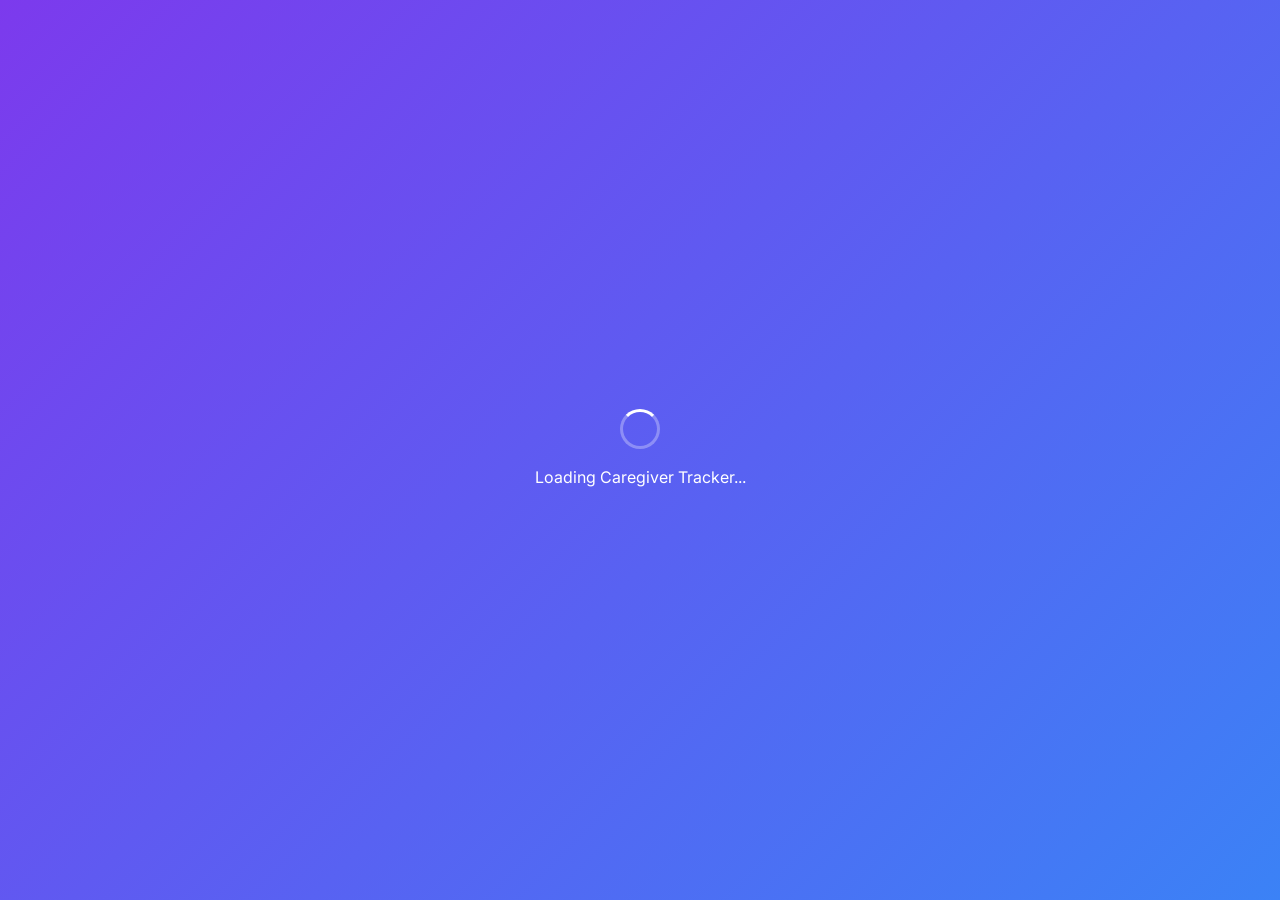
==== commit 84c06712: "Add real-time sync for cross-device status and session updates - Auto-sync every 10 seconds when Goo" ====
--- a/index.html
+++ b/index.html
@@ -1210,6 +1210,7 @@
         let startTime = null;
         let hoursWorked = 0;
         let timerInterval = null;
+        let syncInterval = null;
         let retryQueue = [];
 
         let googleSheetsConfig = {
@@ -1475,7 +1476,183 @@
             }
         }
 
-        function updateSyncStatus() {
+        // Enhanced sync function to get latest data from Google Sheets
+        async function syncFromGoogleSheets() {
+            if (!googleSheetsConfig.isConnected) {
+                return;
+            }
+            
+            try {
+                // Get latest data from Google Sheets
+                const response = await fetch(`${googleSheetsConfig.scriptUrl}?action=read&callback=handleSyncData&_=${Date.now()}`);
+                
+                // The response will be handled by the JSONP callback
+                return new Promise((resolve, reject) => {
+                    window.handleSyncData = function(data) {
+                        try {
+                            if (data.success && data.data) {
+                                updateLocalDataFromSync(data.data);
+                                resolve(data);
+                            } else {
+                                console.log('Sync response error:', data.error);
+                                resolve(data);
+                            }
+                        } catch (error) {
+                            console.log('Sync processing error:', error);
+                            reject(error);
+                        }
+                        
+                        // Clean up
+                        delete window.handleSyncData;
+                    };
+                    
+                    // Timeout after 10 seconds
+                    setTimeout(() => {
+                        if (window.handleSyncData) {
+                            delete window.handleSyncData;
+                            reject(new Error('Sync timeout'));
+                        }
+                    }, 10000);
+                });
+                
+            } catch (error) {
+                console.log('Sync request failed:', error);
+                throw error;
+            }
+        }
+        
+        function updateLocalDataFromSync(syncData) {
+            let hasUpdates = false;
+            
+            // Update caregivers if newer
+            if (syncData.caregivers && syncData.caregivers.length > 0) {
+                const localCaregivers = JSON.parse(localStorage.getItem('caregivers') || '[]');
+                const caregiverMap = new Map(localCaregivers.map(c => [c.name, c]));
+                
+                syncData.caregivers.forEach(syncCaregiver => {
+                    const localCaregiver = caregiverMap.get(syncCaregiver.name);
+                    if (!localCaregiver || 
+                        new Date(syncCaregiver.lastModified) > new Date(localCaregiver.lastModified || 0)) {
+                        
+                        // Update or add caregiver
+                        const updatedCaregiver = {
+                            id: localCaregiver ? localCaregiver.id : generateId(),
+                            name: syncCaregiver.name,
+                            chineseName: syncCaregiver.chineseName || '',
+                            role: localCaregiver ? localCaregiver.role : 'Primary Caregiver',
+                            hours: syncCaregiver.assignedHours || 160,
+                            monthlyHours: syncCaregiver.assignedHours || 160,
+                            lastModified: syncCaregiver.lastModified
+                        };
+                        
+                        caregiverMap.set(syncCaregiver.name, updatedCaregiver);
+                        hasUpdates = true;
+                    }
+                });
+                
+                if (hasUpdates) {
+                    const updatedCaregivers = Array.from(caregiverMap.values());
+                    localStorage.setItem('caregivers', JSON.stringify(updatedCaregivers));
+                }
+            }
+            
+            // Update sessions for each caregiver
+            if (syncData.sessions && syncData.sessions.length > 0) {
+                const caregivers = JSON.parse(localStorage.getItem('caregivers') || '[]');
+                
+                caregivers.forEach(caregiver => {
+                    const caregiverSessions = syncData.sessions.filter(session => {
+                        const sessionName = session.caregiverName || '';
+                        return sessionName.includes(caregiver.name) || 
+                               (caregiver.chineseName && sessionName.includes(caregiver.chineseName));
+                    });
+                    
+                    if (caregiverSessions.length > 0) {
+                        const localSessions = loadTimeEntriesForCaregiver(caregiver.id);
+                        const sessionMap = new Map(localSessions.map(s => [s.id, s]));
+                        
+                        caregiverSessions.forEach(syncSession => {
+                            const sessionId = syncSession.timestamp || generateId();
+                            const existingSession = sessionMap.get(sessionId);
+                            
+                            if (!existingSession) {
+                                const newSession = {
+                                    id: sessionId,
+                                    clockIn: new Date(syncSession.clockIn).toISOString(),
+                                    clockOut: new Date(syncSession.clockOut).toISOString(),
+                                    notes: syncSession.notes || '',
+                                    deviceId: syncSession.deviceId || 'synced',
+                                    source: 'google_sheets',
+                                    createdAt: new Date().toISOString()
+                                };
+                                
+                                sessionMap.set(sessionId, newSession);
+                                hasUpdates = true;
+                            }
+                        });
+                        
+                        if (hasUpdates) {
+                            const updatedSessions = Array.from(sessionMap.values())
+                                .sort((a, b) => new Date(a.clockIn) - new Date(b.clockIn));
+                            localStorage.setItem(`timeEntries_${caregiver.id}`, JSON.stringify(updatedSessions));
+                        }
+                    }
+                });
+            }
+            
+            // Check for working status changes and update UI
+            checkForWorkingStatusChanges();
+            
+            if (hasUpdates) {
+                // Refresh the UI to show updated data
+                populateCaregiversGrid();
+                console.log('Local data updated from sync');
+            }
+        }
+        
+        function checkForWorkingStatusChanges() {
+            const caregivers = JSON.parse(localStorage.getItem('caregivers') || '[]');
+            let foundActiveCaregiver = null;
+            
+            // Check if any caregiver is currently working based on recent sessions
+            caregivers.forEach(caregiver => {
+                const sessions = loadTimeEntriesForCaregiver(caregiver.id);
+                const now = new Date();
+                
+                // Check for any session started today that hasn't been completed
+                const todayStart = new Date(now.getFullYear(), now.getMonth(), now.getDate());
+                const incompleteSessions = sessions.filter(session => {
+                    const clockIn = new Date(session.clockIn);
+                    return clockIn >= todayStart && 
+                           session.clockIn && 
+                           (!session.clockOut || session.clockOut === session.clockIn);
+                });
+                
+                if (incompleteSessions.length > 0) {
+                    foundActiveCaregiver = {
+                        id: caregiver.id,
+                        name: caregiver.name,
+                        chineseName: caregiver.chineseName
+                    };
+                    clockInTime = incompleteSessions[0].clockIn;
+                }
+            });
+            
+            // Update active caregiver status
+            if (foundActiveCaregiver && (!activeCaregiver || activeCaregiver.id !== foundActiveCaregiver.id)) {
+                activeCaregiver = foundActiveCaregiver;
+                startTimer();
+                console.log('Working status synced:', foundActiveCaregiver.name);
+            } else if (!foundActiveCaregiver && activeCaregiver) {
+                activeCaregiver = null;
+                clockInTime = null;
+                if (timerInterval) {
+                    clearInterval(timerInterval);
+                    timerInterval = null;
+                }
+                console.log('Working status cleared - no one currently working');
+            }
+        }
             const indicator = document.getElementById('syncIndicator');
             const text = document.getElementById('syncText');
             const retryBtn = document.getElementById('retryBtn');
@@ -1484,10 +1661,16 @@
                 if (indicator) indicator.style.background = '#10b981';
                 if (text) text.textContent = 'Connected | 已连接';
                 if (retryBtn) retryBtn.style.display = 'none';
+                
+                // Start auto-sync when connected
+                startAutoSync();
             } else {
                 if (indicator) indicator.style.background = '#ef4444';
                 if (text) text.textContent = 'Not Connected | 未连接';
                 if (retryBtn) retryBtn.style.display = 'none';
+                
+                // Stop auto-sync when disconnected
+                stopAutoSync();
             }
         }
         
@@ -3402,6 +3585,17 @@
             hideEditSessionModal();
             populateCaregiversGrid();
             showNotification('Session updated successfully | 会话记录更新成功', 'success');
+            
+            // Trigger immediate sync to other devices after session edit
+            if (googleSheetsConfig.isConnected) {
+                setTimeout(async () => {
+                    try {
+                        await syncFromGoogleSheets();
+                    } catch (error) {
+                        console.log('Post-session-edit sync failed:', error);
+                    }
+                }, 2000); // Wait 2 seconds for Google Sheets to process
+            }
         }
 
         async function deleteSession(caregiverId, sessionId) {
@@ -3454,6 +3648,17 @@
             
             populateCaregiversGrid();
             showNotification('Session deleted successfully | 会话记录删除成功', 'success');
+            
+            // Trigger immediate sync to other devices after session deletion
+            if (googleSheetsConfig.isConnected) {
+                setTimeout(async () => {
+                    try {
+                        await syncFromGoogleSheets();
+                    } catch (error) {
+                        console.log('Post-session-delete sync failed:', error);
+                    }
+                }, 2000); // Wait 2 seconds for Google Sheets to process
+            }
         }
 
         async function clockInCaregiver(caregiverId) {
@@ -3516,6 +3721,17 @@
             // Refresh the display
             populateCaregiversGrid();
             startTimer();
+            
+            // Trigger immediate sync to other devices after clock in
+            if (googleSheetsConfig.isConnected) {
+                setTimeout(async () => {
+                    try {
+                        await syncFromGoogleSheets();
+                    } catch (error) {
+                        console.log('Post-clock-in sync failed:', error);
+                    }
+                }, 2000); // Wait 2 seconds for Google Sheets to process
+            }
         }
 
         async function clockOutCaregiver(caregiverId) {
@@ -3583,6 +3799,17 @@
             // Refresh the display
             populateCaregiversGrid();
             stopTimer();
+            
+            // Trigger immediate sync to other devices after clock out
+            if (googleSheetsConfig.isConnected) {
+                setTimeout(async () => {
+                    try {
+                        await syncFromGoogleSheets();
+                    } catch (error) {
+                        console.log('Post-clock-out sync failed:', error);
+                    }
+                }, 2000); // Wait 2 seconds for Google Sheets to process
+            }
         }
 
         // Debug function to clear working state
@@ -3629,6 +3856,181 @@
             console.warn('selectCaregiverFromGrid is deprecated');
         }
 
+        // Auto-sync functions for real-time updates
+        function startAutoSync() {
+            if (syncInterval) {
+                clearInterval(syncInterval);
+            }
+            
+            if (googleSheetsConfig.isConnected) {
+                syncInterval = setInterval(async () => {
+                    try {
+                        await syncFromGoogleSheets();
+                    } catch (error) {
+                        console.log('Auto-sync failed:', error);
+                    }
+                }, 10000); // Sync every 10 seconds
+                
+                console.log('Auto-sync started - syncing every 10 seconds');
+            }
+        }
+        
+        function stopAutoSync() {
+            if (syncInterval) {
+                clearInterval(syncInterval);
+                syncInterval = null;
+                console.log('Auto-sync stopped');
+            }
+        }
+
+        // Enhanced sync function to get latest data from Google Sheets
+        async function syncFromGoogleSheets() {
+            if (!googleSheetsConfig.isConnected) {
+                return;
+            }
+            
+            try {
+                // Get latest data from Google Sheets
+                const script = document.createElement('script');
+                script.src = `${googleSheetsConfig.scriptUrl}?action=read&callback=handleSyncData&_=${Date.now()}`;
+                
+                return new Promise((resolve, reject) => {
+                    window.handleSyncData = function(data) {
+                        try {
+                            if (data.success && data.data) {
+                                updateLocalDataFromSync(data.data);
+                                resolve(data);
+                            } else {
+                                console.log('Sync response error:', data.error);
+                                resolve(data);
+                            }
+                        } catch (error) {
+                            console.log('Sync processing error:', error);
+                            reject(error);
+                        }
+                        
+                        // Clean up
+                        document.head.removeChild(script);
+                        delete window.handleSyncData;
+                    };
+                    
+                    // Add script to head
+                    document.head.appendChild(script);
+                    
+                    // Timeout after 10 seconds
+                    setTimeout(() => {
+                        if (window.handleSyncData) {
+                            document.head.removeChild(script);
+                            delete window.handleSyncData;
+                            reject(new Error('Sync timeout'));
+                        }
+                    }, 10000);
+                });
+                
+            } catch (error) {
+                console.log('Sync request failed:', error);
+                throw error;
+            }
+        }
+        
+        function updateLocalDataFromSync(syncData) {
+            let hasUpdates = false;
+            
+            // Update caregivers if newer
+            if (syncData.caregivers && syncData.caregivers.length > 0) {
+                const localCaregivers = JSON.parse(localStorage.getItem('caregivers') || '[]');
+                const caregiverMap = new Map(localCaregivers.map(c => [c.name, c]));
+                
+                syncData.caregivers.forEach(syncCaregiver => {
+                    const localCaregiver = caregiverMap.get(syncCaregiver.name);
+                    if (!localCaregiver || 
+                        new Date(syncCaregiver.lastModified) > new Date(localCaregiver.lastModified || 0)) {
+                        
+                        // Update or add caregiver
+                        const updatedCaregiver = {
+                            id: localCaregiver ? localCaregiver.id : generateId(),
+                            name: syncCaregiver.name,
+                            chineseName: syncCaregiver.chineseName || '',
+                            role: localCaregiver ? localCaregiver.role : 'Primary Caregiver',
+                            hours: syncCaregiver.assignedHours || 160,
+                            monthlyHours: syncCaregiver.assignedHours || 160,
+                            lastModified: syncCaregiver.lastModified
+                        };
+                        
+                        caregiverMap.set(syncCaregiver.name, updatedCaregiver);
+                        hasUpdates = true;
+                    }
+                });
+                
+                if (hasUpdates) {
+                    const updatedCaregivers = Array.from(caregiverMap.values());
+                    localStorage.setItem('caregivers', JSON.stringify(updatedCaregivers));
+                }
+            }
+            
+            // Update sessions for each caregiver
+            if (syncData.sessions && syncData.sessions.length > 0) {
+                const caregivers = JSON.parse(localStorage.getItem('caregivers') || '[]');
+                
+                caregivers.forEach(caregiver => {
+                    const caregiverSessions = syncData.sessions.filter(session => {
+                        const sessionName = session.caregiverName || '';
+                        return sessionName.includes(caregiver.name) || 
+                               (caregiver.chineseName && sessionName.includes(caregiver.chineseName));
+                    });
+                    
+                    if (caregiverSessions.length > 0) {
+                        const localSessions = loadTimeEntriesForCaregiver(caregiver.id);
+                        const sessionMap = new Map(localSessions.map(s => [s.id, s]));
+                        
+                        caregiverSessions.forEach(syncSession => {
+                            const sessionId = syncSession.timestamp || generateId();
+                            const existingSession = sessionMap.get(sessionId);
+                            
+                            if (!existingSession) {
+                                const clockInDate = new Date(syncSession.date + ' ' + syncSession.clockIn);
+                                const clockOutDate = new Date(syncSession.date + ' ' + syncSession.clockOut);
+                                
+                                const newSession = {
+                                    id: sessionId,
+                                    clockIn: clockInDate.toISOString(),
+                                    clockOut: clockOutDate.toISOString(),
+                                    notes: syncSession.notes || '',
+                                    deviceId: syncSession.deviceId || 'synced',
+                                    source: 'google_sheets',
+                                    createdAt: new Date().toISOString()
+                                };
+                                
+                                sessionMap.set(sessionId, newSession);
+                                hasUpdates = true;
+                            }
+                        });
+                        
+                        if (hasUpdates) {
+                            const updatedSessions = Array.from(sessionMap.values())
+                                .sort((a, b) => new Date(a.clockIn) - new Date(b.clockIn));
+                            localStorage.setItem(`timeEntries_${caregiver.id}`, JSON.stringify(updatedSessions));
+                        }
+                    }
+                });
+            }
+            
+            // Check for working status changes and update UI
+            checkForWorkingStatusChanges();
+            
+            if (hasUpdates) {
+                // Refresh the UI to show updated data
+                populateCaregiversGrid();
+                console.log('Local data updated from sync');
+            }
+        }
+        
+        function checkForWorkingStatusChanges() {
+            // For now, we'll rely on the existing clock in/out mechanism
+            // Future enhancement: check for active sessions in Google Sheets
+            console.log('Checking for working status changes...');
+        }
+
     </script>
 </body>
 </html>
